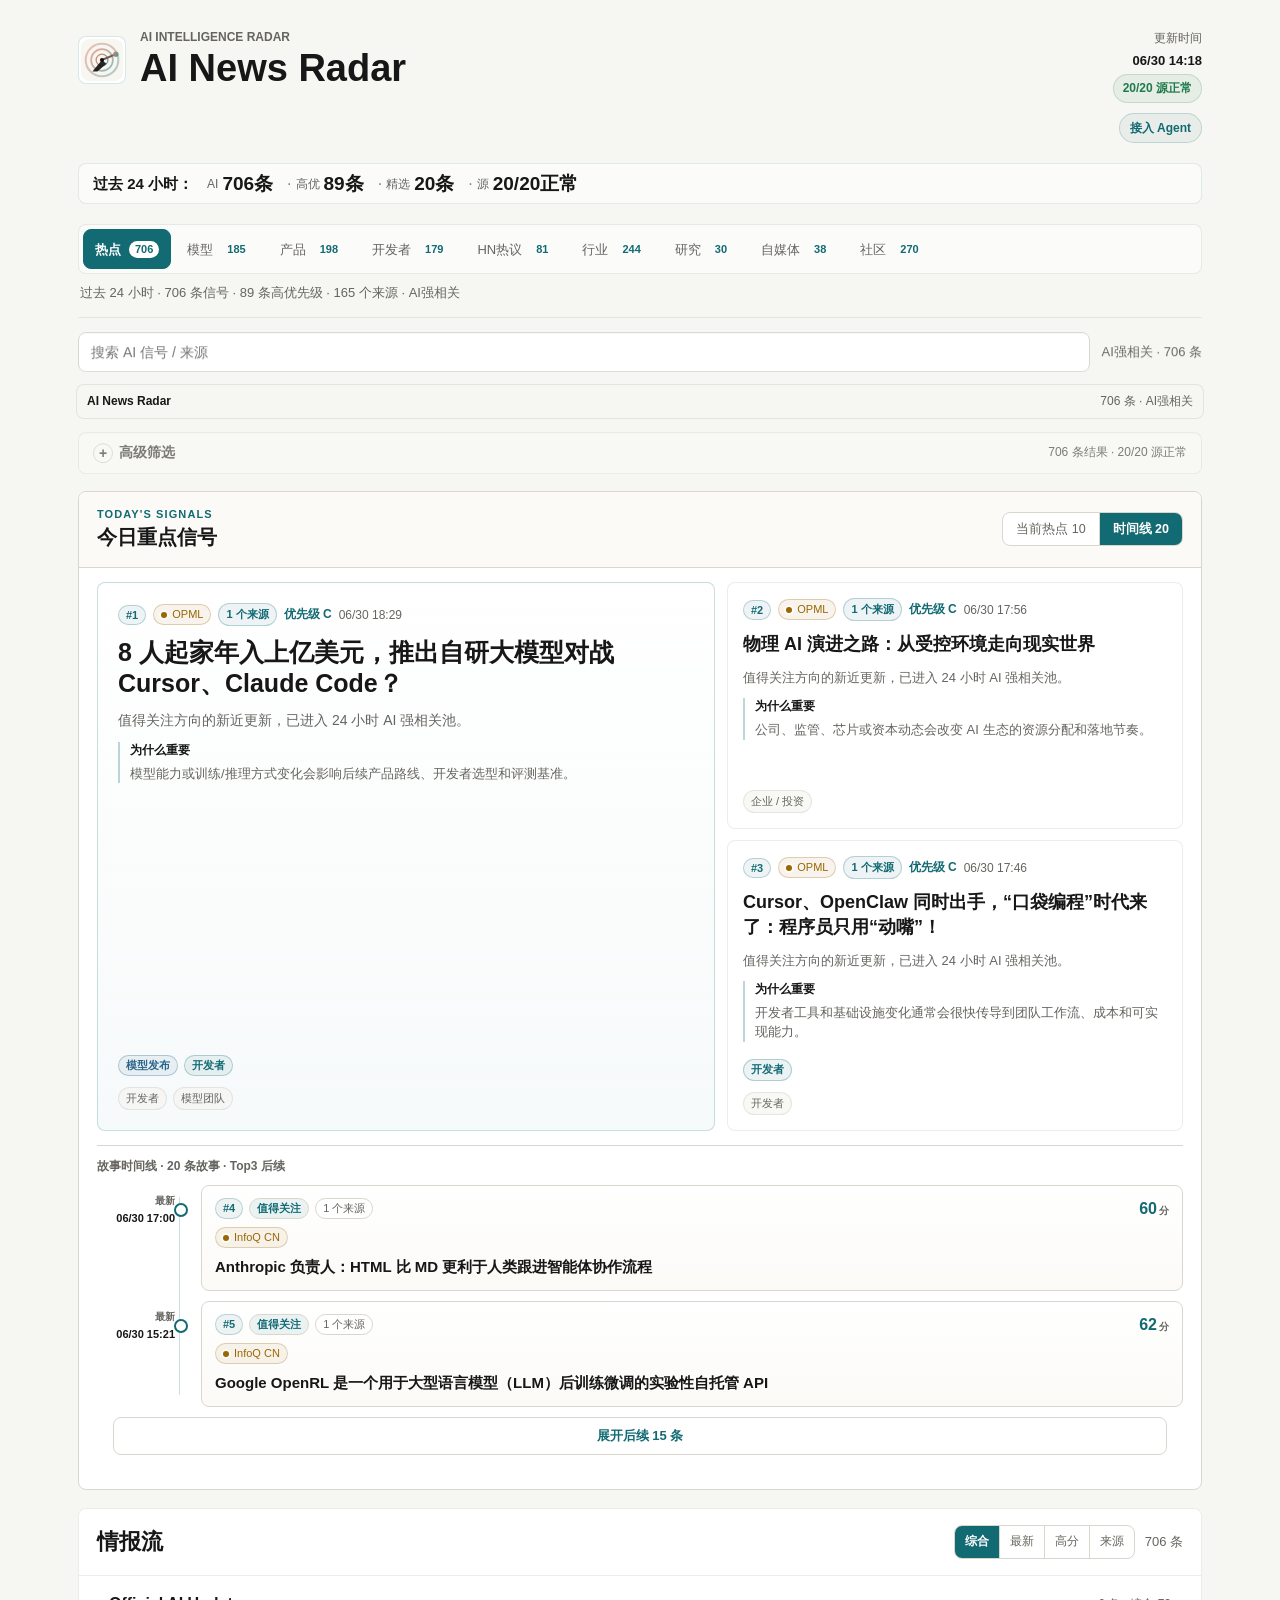
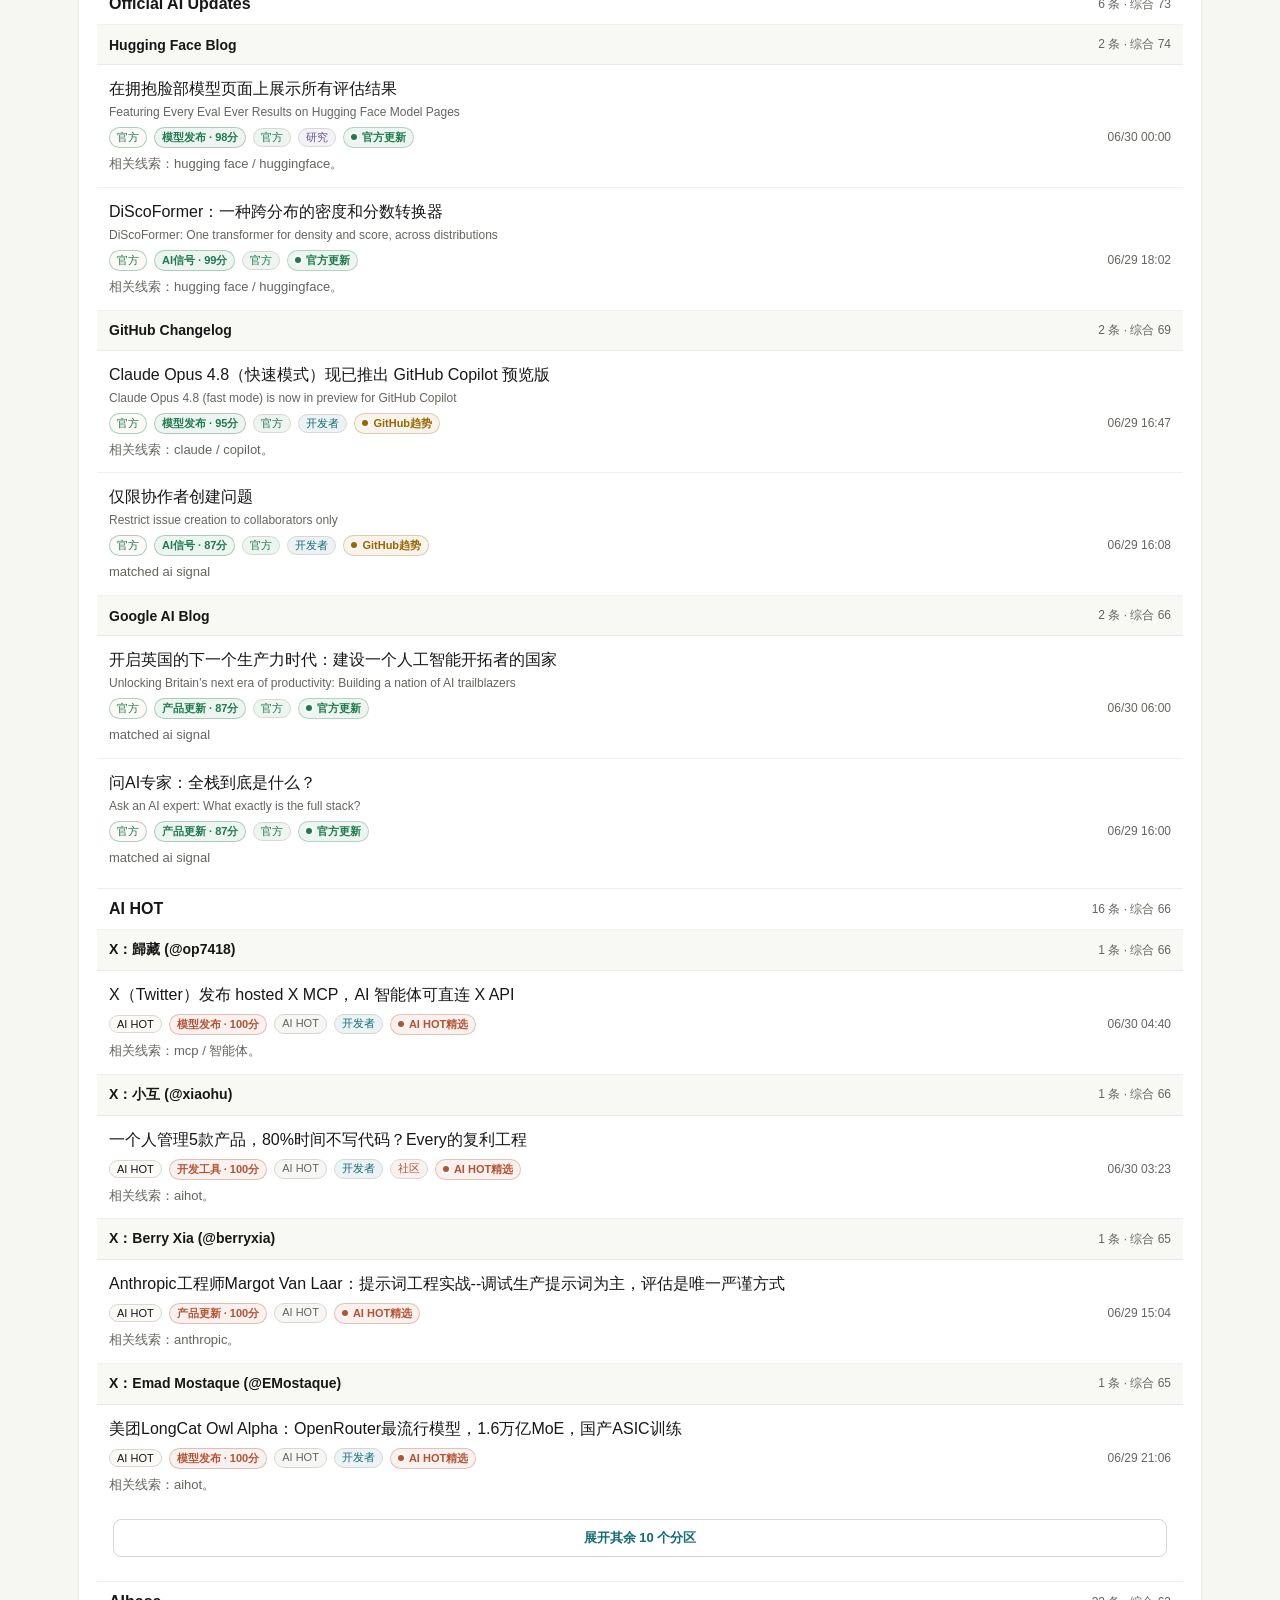
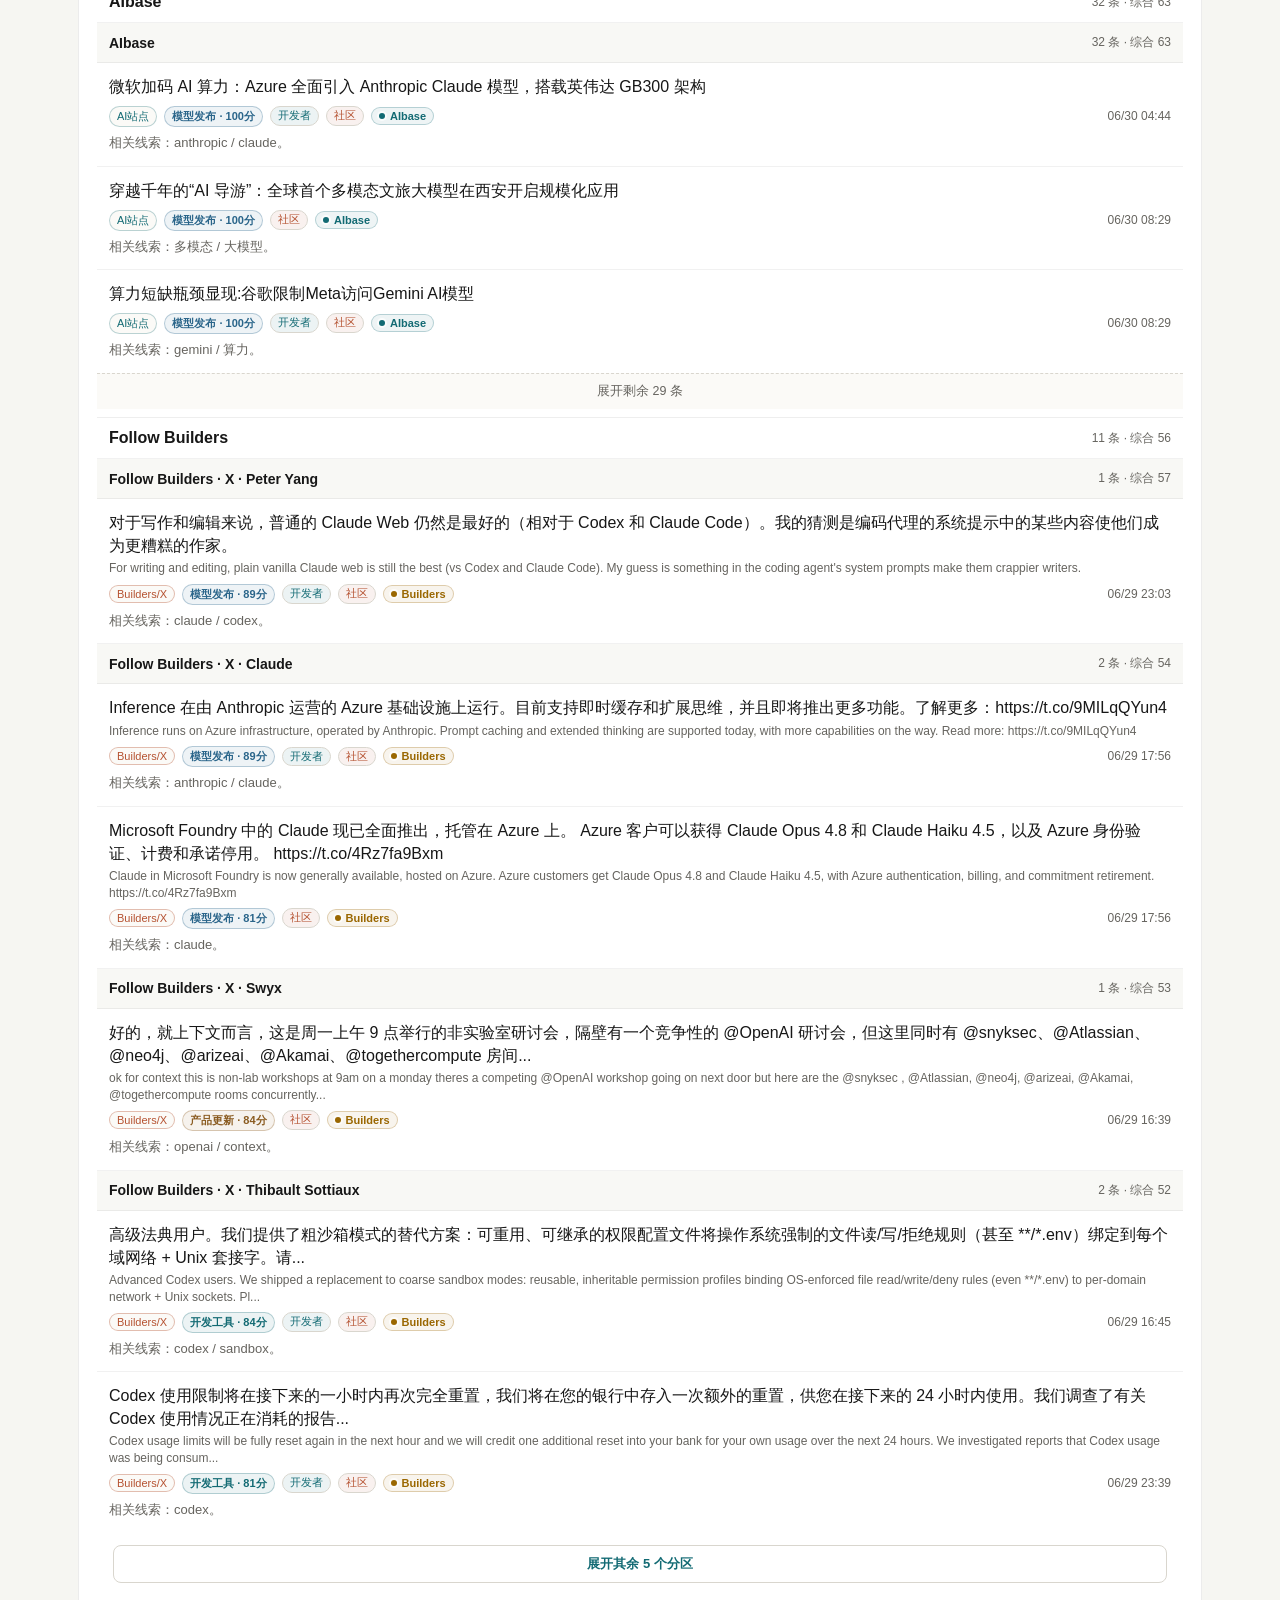
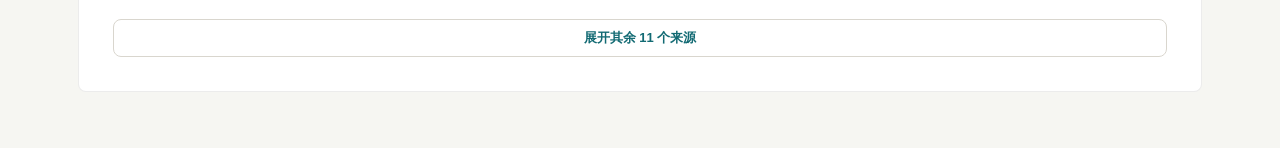
==== index.html @ a0c3b5b1 "feat: publish ai news radar" ====
<!doctype html>
<html lang="zh-CN">
  <head>
    <meta charset="UTF-8" />
    <meta name="viewport" content="width=device-width, initial-scale=1.0" />
    <title>AI News Radar｜24 小时 AI 更新雷达</title>
    <meta
      name="description"
      content="自动整理过去 24 小时值得看的 AI、模型和开发者工具更新；伯乐Skill（Scout Skill）帮你从一堆信源里选出千里马。"
    />
    <link rel="canonical" href="https://learnprompt.github.io/ai-news-radar/" />
    <meta property="og:title" content="AI News Radar｜24 小时 AI 更新雷达" />
    <meta
      property="og:description"
      content="自动整理过去 24 小时值得看的 AI、模型和开发者工具更新；伯乐Skill（Scout Skill）帮你从一堆信源里选出千里马。"
    />
    <meta property="og:type" content="website" />
    <meta property="og:url" content="https://learnprompt.github.io/ai-news-radar/" />
    <meta property="og:site_name" content="AI News Radar" />
    <meta name="application-name" content="AI News Radar" />
    <meta name="theme-color" content="#f6f6f2" />
    <meta name="mobile-web-app-capable" content="yes" />
    <meta name="apple-mobile-web-app-title" content="AI News Radar" />
    <meta name="apple-mobile-web-app-capable" content="yes" />
    <meta name="apple-mobile-web-app-status-bar-style" content="default" />
    <meta name="twitter:card" content="summary" />
    <meta name="twitter:title" content="AI News Radar｜24 小时 AI 更新雷达" />
    <meta
      name="twitter:description"
      content="自动整理过去 24 小时值得看的 AI、模型和开发者工具更新；伯乐Skill（Scout Skill）帮你从一堆信源里选出千里马。"
    />
    <link rel="icon" href="./assets/logo.svg" type="image/svg+xml" />
    <link rel="icon" href="./assets/icons/favicon-32.png" sizes="32x32" type="image/png" />
    <link rel="apple-touch-icon" href="./assets/icons/apple-touch-icon.png" sizes="180x180" />
    <link rel="manifest" href="./site.webmanifest" />
    <link rel="stylesheet" href="./assets/styles.css?v=ui-polish-0626a" />
  </head>
  <body>
    <main class="shell">
      <header class="hero">
        <div class="hero-main">
          <div class="hero-headline">
            <img class="hero-logo" src="./assets/logo.svg" alt="AI News Radar Logo" />
            <div>
              <p class="hero-tag">AI INTELLIGENCE RADAR</p>
              <h1>AI News Radar</h1>
            </div>
          </div>
        </div>
        <div class="hero-meta">
          <span class="updated-label">更新时间</span>
          <span class="updated" id="updatedAt">加载中...</span>
          <span class="source-status-pill" id="sourceStatusPill">源状态加载中</span>
          <div class="hero-links" aria-label="项目入口">
            <a
              class="hero-link"
              href="https://github.com/LearnPrompt/ai-news-radar"
              target="_blank"
              rel="noopener noreferrer"
            >接入 Agent</a>
          </div>
        </div>

        <section class="stats" id="stats"></section>

        <section class="section-nav-wrap" aria-label="内容栏目">
          <div class="section-tabs" id="sectionTabs" role="tablist" aria-label="AI 新闻栏目"></div>
          <div class="section-summary" id="sectionSummary">正在整理栏目...</div>
        </section>
      </header>

      <section class="primary-controls">
        <input id="searchInput" type="search" placeholder="搜索 AI 信号 / 来源" />
        <div class="mode-hint" id="modeHint">AI强相关</div>
      </section>

      <div class="sticky-summary-bar" aria-label="当前视图摘要">
        <strong>AI News Radar</strong>
        <span id="stickySummaryText">正在整理 24 小时信号...</span>
      </div>

      <details class="advanced-panel">
        <summary>
          <span>高级筛选</span>
          <span class="advanced-summary" id="advancedSummary">加载中...</span>
        </summary>
        <div class="advanced-content">
          <div class="advanced-controls">
            <label class="field">
              <span>时间范围</span>
              <select id="timeRangeSelect" aria-label="时间范围">
                <option value="24h">过去 24 小时</option>
              </select>
            </label>
            <label class="field">
              <span>来源类型</span>
              <select id="sourceTypeSelect">
                <option value="">全部来源</option>
                <option value="official">官方 / 一手</option>
                <option value="media">精选媒体 / 日报</option>
                <option value="community">社区 / HN / Builders</option>
                <option value="rss">RSS / OPML</option>
                <option value="aggregate">聚合源</option>
                <option value="creator">自媒体</option>
                <option value="advanced">进阶源</option>
              </select>
            </label>
            <label class="field">
              <span>内容类型</span>
              <select id="sectionSelect"></select>
            </label>
            <label class="field">
              <span>信号等级</span>
              <select id="signalLevelSelect">
                <option value="">全部信号</option>
                <option value="high">高优先级</option>
                <option value="curated">精选 / 官方</option>
                <option value="multi">多源验证</option>
              </select>
            </label>
            <label class="field">
              <span>具体来源</span>
              <select id="siteSelect">
                <option value="">全部站点</option>
              </select>
            </label>
            <div class="field">
              <span>AI 相关度</span>
              <div class="mode-switch">
                <button id="modeAiBtn" class="mode-btn active" type="button">AI强相关</button>
                <button id="modeAllBtn" class="mode-btn" type="button">全量</button>
              </div>
            </div>
            <label id="allDedupeWrap" class="all-dedupe" for="allDedupeToggle">
              <input id="allDedupeToggle" type="checkbox" checked />
              <span class="all-dedupe-dot"></span>
              <span id="allDedupeLabel">去重开</span>
            </label>
          </div>
          <div class="source-health" id="sourceHealth">源状态加载中...</div>
          <details class="source-detail-panel">
            <summary>查看源状态详情</summary>
            <div class="source-health-details" id="sourceHealthDetails"></div>
            <section class="coverage-strip" id="coverageStrip" aria-label="Source coverage status"></section>
            <section class="source-status-table" id="sourceStatusTable" aria-label="源状态详情"></section>
            <section class="site-pills" id="sitePills"></section>
          </details>
        </div>
      </details>

      <section class="bole-picks-wrap" aria-label="今日 Top 3" id="bolePicksWrap">
        <div class="bole-picks-head">
          <div>
            <p class="section-eyebrow">TODAY'S SIGNALS</p>
            <h2 id="topStoriesTitle">今日重点信号</h2>
          </div>
          <div class="bole-head-tools">
            <div class="bole-view-toggle" id="boleViewToggle" hidden>
              <button id="boleHotBtn" class="mode-btn" type="button">当前热点</button>
              <button id="boleTimelineBtn" class="mode-btn" type="button">时间线</button>
            </div>
            <span id="bolePicksMeta">按评分排序</span>
          </div>
        </div>
        <div id="bolePicksList" class="bole-board"></div>
      </section>

      <section class="waytoagi-wrap">
        <div class="waytoagi-head">
          <h2>社区更新 · WaytoAGI</h2>
          <div class="waytoagi-tools">
            <div class="waytoagi-switch">
              <button id="waytoagiTodayBtn" class="waytoagi-btn active" type="button">最近更新日</button>
              <button id="waytoagi7dBtn" class="waytoagi-btn" type="button">近7日</button>
            </div>
            <span id="waytoagiUpdatedAt">加载中...</span>
          </div>
        </div>
        <div id="waytoagiMeta" class="waytoagi-meta"></div>
        <div id="waytoagiList" class="waytoagi-list"></div>
      </section>

      <section class="list-wrap">
        <div class="list-head">
          <h2 id="listTitle">全量 AI 情报源</h2>
          <div class="list-head-tools">
            <div class="list-sort-tools" id="listSortTools" role="group" aria-label="全量列表排序">
              <button class="list-sort-btn active" type="button" data-sort="priority" title="综合来源权重、AI相关度、新鲜度与信号强度">综合</button>
              <button class="list-sort-btn" type="button" data-sort="latest" title="按发布时间或发现时间倒序">最新</button>
              <button class="list-sort-btn" type="button" data-sort="ai" title="按高相关度信号倒序">高分</button>
              <button class="list-sort-btn" type="button" data-sort="source" title="按来源聚合度整理">来源</button>
            </div>
            <span id="resultCount">0 条</span>
          </div>
        </div>
        <div id="newsList" class="news-list"></div>
      </section>

    </main>

    <template id="itemTpl">
      <article class="news-card">
        <a class="title" target="_blank" rel="noopener noreferrer"></a>
        <div class="meta-row">
          <span class="site"></span>
          <span class="category"></span>
          <span class="source"></span>
          <time class="time"></time>
        </div>
        <p class="news-summary"></p>
      </article>
    </template>

    <script src="https://cdn.jsdelivr.net/npm/gsap@3.13.0/dist/gsap.min.js" integrity="sha384-HOvlOYPIs/zjoIkWUGXkVmXsjr8GuZLV+Q+rcPwmJOVZVpvTSXQChiN4t9Euv9Vc" crossorigin="anonymous" defer></script>
    <script src="./assets/motion.js?v=ui-adjustment-0620a" defer></script>
    <script src="./assets/app.js?v=ui-polish-0626a" defer></script>
  </body>
</html>
---- assets/styles.css ----
:root {
  --bg: #f6f6f2;
  --bg-alt: #eeecea;
  --surface: #ffffff;
  --surface-soft: #fbfaf7;
  --surface-alt: #f4f2ef;
  --ink: #171717;
  --ink-soft: #3f3d39;
  --muted: #66645f;
  --muted-soft: #8b8780;
  --line: #d9d6ce;
  --line-soft: rgba(23, 23, 23, 0.08);
  --accent: #126a73;
  --accent-warm: #b55231;
  --good: #1f7a4d;
  --warn: #9a6700;
  --bad: #b42318;
  --radius: 8px;
}

* {
  box-sizing: border-box;
}

html,
body {
  margin: 0;
  min-height: 100%;
  font-family: -apple-system, BlinkMacSystemFont, "Segoe UI", "Noto Sans SC", "Microsoft YaHei", sans-serif;
  color: var(--ink);
  background: var(--bg);
}

button,
input,
select {
  font: inherit;
}

button {
  cursor: pointer;
}

.shell {
  max-width: 1160px;
  margin: 0 auto;
  padding: 30px 18px 56px;
}

.hero {
  display: grid;
  grid-template-columns: minmax(0, 1fr) auto;
  gap: 18px 28px;
  padding-bottom: 14px;
  border-bottom: 1px solid var(--line-soft);
}

.hero-main {
  min-width: 0;
}

.hero-headline {
  display: flex;
  gap: 14px;
  align-items: center;
}

.hero-headline > div {
  min-width: 0;
}

.hero-logo {
  width: 48px;
  height: 48px;
  border: 1px solid rgba(18, 106, 115, 0.16);
  border-radius: var(--radius);
  background: var(--surface);
}

.hero-tag {
  margin: 0;
  font-size: 12px;
  letter-spacing: 0;
  color: var(--muted);
  font-weight: 720;
}

.hero h1 {
  margin: 4px 0 0;
  font-size: 38px;
  line-height: 1.08;
  overflow-wrap: break-word;
}

.hero-meta {
  align-self: start;
  display: grid;
  gap: 6px;
  min-width: 178px;
  padding: 0;
  border: 0;
  border-radius: var(--radius);
  background: transparent;
  justify-items: end;
  text-align: right;
}

.updated-label {
  color: var(--muted);
  font-size: 12px;
}

.updated {
  color: var(--ink);
  font-size: 13px;
  font-weight: 700;
}

.source-status-pill {
  display: inline-flex;
  width: max-content;
  max-width: 100%;
  align-items: center;
  gap: 6px;
  border: 1px solid rgba(31, 122, 77, 0.18);
  border-radius: 999px;
  padding: 5px 9px;
  color: var(--good);
  background: rgba(31, 122, 77, 0.07);
  font-size: 12px;
  font-weight: 740;
}

.source-status-pill.warn {
  color: var(--warn);
  border-color: rgba(154, 103, 0, 0.22);
  background: rgba(154, 103, 0, 0.08);
}

.source-status-pill.bad {
  color: var(--bad);
  border-color: rgba(180, 35, 24, 0.22);
  background: rgba(180, 35, 24, 0.07);
}

.hero-links {
  display: flex;
  flex-wrap: wrap;
  justify-content: flex-end;
  gap: 6px;
  margin-top: 4px;
}

.hero-link {
  display: inline-flex;
  align-items: center;
  justify-content: center;
  min-height: 30px;
  border: 1px solid rgba(18, 106, 115, 0.2);
  border-radius: 999px;
  padding: 5px 10px;
  color: var(--accent);
  background: rgba(18, 106, 115, 0.06);
  font-size: 12px;
  font-weight: 740;
  line-height: 1;
  text-decoration: none;
  white-space: nowrap;
}

.hero-link:hover {
  border-color: rgba(18, 106, 115, 0.36);
  background: rgba(18, 106, 115, 0.1);
}

.stats {
  grid-column: 1 / -1;
  display: flex;
  min-width: 0;
  flex-wrap: nowrap;
  align-items: center;
  gap: clamp(6px, 1.2vw, 14px);
  margin-top: 2px;
  border: 1px solid rgba(18, 106, 115, 0.12);
  border-radius: var(--radius);
  padding: 10px 14px;
  background: rgba(255, 255, 255, 0.58);
  overflow: hidden;
  white-space: nowrap;
}

.section-nav-wrap {
  grid-column: 1 / -1;
  display: grid;
  gap: 10px;
  padding-top: 2px;
}

.section-tabs {
  display: flex;
  gap: 4px;
  align-items: center;
  overflow-x: auto;
  scrollbar-width: none;
  -webkit-overflow-scrolling: touch;
  border: 1px solid var(--line-soft);
  border-radius: var(--radius);
  padding: 4px;
  background: rgba(255, 255, 255, 0.52);
}

.section-tabs::-webkit-scrollbar {
  display: none;
}

.section-tab {
  flex: 0 0 auto;
  min-height: 40px;
  display: inline-flex;
  align-items: center;
  gap: 8px;
  border: 1px solid transparent;
  border-radius: var(--radius);
  padding: 0 11px;
  color: var(--muted);
  background: transparent;
  font-size: 13px;
}

.section-tab span,
.section-tab strong {
  line-height: 1;
  white-space: nowrap;
}

.section-tab strong {
  min-width: 22px;
  border-radius: 999px;
  padding: 3px 6px;
  color: var(--accent);
  background: transparent;
  font-size: 11px;
  text-align: center;
}

.section-tab.active {
  color: #fff;
  border-color: var(--accent);
  background: var(--accent);
  font-weight: 780;
}

.section-tab.active strong {
  color: var(--accent);
  background: #fff;
}

.section-summary {
  min-width: 0;
  border: 0;
  border-radius: 0;
  padding: 0 2px;
  color: var(--muted);
  background: transparent;
  font-size: 13px;
  line-height: 1.45;
  overflow-wrap: anywhere;
}

.stat {
  min-width: 0;
  display: inline-flex;
  flex: 0 1 auto;
  align-items: center;
  gap: 4px;
  border: 0;
  background: transparent;
  border-radius: 0;
  padding: 0;
}

.stat-prefix {
  flex: 0 0 auto;
  color: var(--ink);
  font-size: clamp(13px, 1.35vw, 15px);
  line-height: 1;
  font-weight: 780;
  white-space: nowrap;
}

.stat .k {
  font-size: 12px;
  line-height: 1;
  color: var(--muted);
  white-space: nowrap;
}

.stat .v {
  margin-top: 0;
  font-size: clamp(15px, 1.65vw, 19px);
  line-height: 1;
  font-weight: 820;
  font-variant-numeric: tabular-nums;
  white-space: nowrap;
}

.stat + .stat::before {
  content: "·";
  color: var(--muted-soft);
  margin-right: 0;
}

.coverage-strip {
  grid-column: 1 / -1;
  display: grid;
  grid-template-columns: repeat(3, minmax(0, 1fr));
  gap: 8px;
  padding: 0 12px 12px;
}

.coverage-card {
  min-width: 0;
  display: grid;
  gap: 4px;
  border: 1px solid var(--line);
  border-radius: var(--radius);
  padding: 10px 11px;
  background: var(--surface-soft);
}

.coverage-card strong {
  min-width: 0;
  color: var(--ink);
  font-size: 17px;
  line-height: 1.15;
  overflow-wrap: anywhere;
}

.coverage-label,
.coverage-meta {
  min-width: 0;
  color: var(--muted);
  font-size: 11px;
  line-height: 1.3;
  overflow-wrap: anywhere;
}

.coverage-card.ok strong {
  color: var(--good);
}

.coverage-card.warn strong {
  color: var(--warn);
}

.coverage-card.signal {
  border-color: rgba(18, 106, 115, 0.3);
}

.coverage-card.official {
  border-color: rgba(31, 122, 77, 0.28);
}

.coverage-card.builders {
  border-color: rgba(181, 82, 49, 0.32);
}

.coverage-card.creator {
  border-color: rgba(135, 72, 96, 0.3);
}

.coverage-card.aggregate {
  border-color: rgba(102, 100, 95, 0.32);
}

.coverage-card.private {
  border-color: rgba(154, 103, 0, 0.3);
}

.primary-controls {
  margin-top: 14px;
  display: grid;
  grid-template-columns: minmax(0, 1fr) auto;
  gap: 12px;
  align-items: center;
}

input,
select {
  width: 100%;
  border: 1px solid var(--line);
  background: var(--surface);
  color: var(--ink);
  border-radius: var(--radius);
  padding: 11px 12px;
  font-size: 14px;
}

input:focus,
select:focus,
button:focus-visible,
summary:focus-visible {
  outline: 2px solid rgba(18, 106, 115, 0.35);
  outline-offset: 2px;
}

.mode-hint {
  color: var(--muted);
  font-size: 13px;
  white-space: nowrap;
}

.sticky-summary-bar {
  position: sticky;
  z-index: 9;
  top: 0;
  display: flex;
  min-width: 0;
  align-items: center;
  justify-content: space-between;
  gap: 12px;
  margin: 12px -2px 0;
  border: 1px solid rgba(23, 23, 23, 0.08);
  border-radius: var(--radius);
  padding: 8px 10px;
  color: var(--muted);
  background: rgba(246, 246, 242, 0.88);
  backdrop-filter: blur(12px);
  font-size: 12px;
}

.sticky-summary-bar strong {
  flex: 0 0 auto;
  color: var(--ink);
  font-size: 12px;
}

.sticky-summary-bar span {
  min-width: 0;
  overflow: hidden;
  text-align: right;
  text-overflow: ellipsis;
  white-space: nowrap;
}

.advanced-panel {
  margin-top: 12px;
  border: 1px solid rgba(23, 23, 23, 0.08);
  border-radius: var(--radius);
  background: rgba(251, 250, 247, 0.66);
}

.advanced-panel > summary {
  position: relative;
  display: flex;
  justify-content: space-between;
  gap: 12px;
  align-items: center;
  padding: 11px 14px 11px 40px;
  color: var(--ink);
  font-size: 14px;
  font-weight: 700;
  list-style: none;
  cursor: pointer;
}

.advanced-panel:not([open]) > summary {
  color: var(--muted);
  font-weight: 650;
}

.advanced-panel > summary::-webkit-details-marker {
  display: none;
}

.advanced-panel > summary::before {
  content: "+";
  width: 18px;
  height: 18px;
  position: absolute;
  left: 14px;
  top: 50%;
  transform: translateY(-50%);
  display: grid;
  place-items: center;
  border: 1px solid var(--line);
  border-radius: 50%;
  color: var(--muted);
  font-weight: 700;
}

.advanced-panel > summary > span:first-child {
  min-width: 0;
}

.advanced-panel[open] > summary::before {
  content: "-";
}

.advanced-summary {
  color: var(--muted);
  font-size: 12px;
  font-weight: 400;
  white-space: nowrap;
}

.advanced-content {
  display: grid;
  gap: 14px;
  padding: 0 14px 14px;
  border-top: 1px solid var(--line-soft);
}

.advanced-controls {
  display: grid;
  grid-template-columns: repeat(4, minmax(0, 1fr));
  gap: 10px;
  align-items: end;
  padding-top: 14px;
}

.field {
  display: grid;
  gap: 6px;
  color: var(--muted);
  font-size: 12px;
}

.mode-switch {
  display: inline-flex;
  border: 1px solid var(--line);
  border-radius: var(--radius);
  overflow: hidden;
  background: var(--surface-soft);
}

.mode-btn {
  min-height: 40px;
  border: 0;
  border-left: 1px solid var(--line);
  background: transparent;
  color: var(--muted);
  padding: 0 13px;
  font-size: 13px;
}

.mode-btn:first-child {
  border-left: 0;
}

.mode-btn.active {
  background: var(--accent);
  color: #fff;
  font-weight: 700;
}

.all-dedupe {
  display: none;
  min-height: 40px;
  align-items: center;
  gap: 8px;
  border: 1px solid var(--line);
  border-radius: var(--radius);
  padding: 0 12px;
  font-size: 13px;
  color: var(--muted);
  background: var(--surface-soft);
  cursor: pointer;
  user-select: none;
}

.all-dedupe.show {
  display: inline-flex;
}

.all-dedupe input {
  position: absolute;
  opacity: 0;
  width: 0;
  height: 0;
}

.all-dedupe-dot {
  width: 12px;
  height: 12px;
  border-radius: 50%;
  border: 1px solid rgba(23, 23, 23, 0.25);
  background: rgba(23, 23, 23, 0.16);
}

.all-dedupe input:checked + .all-dedupe-dot {
  border-color: rgba(18, 106, 115, 0.65);
  background: var(--accent);
}

.source-health {
  display: grid;
  gap: 10px;
}

.source-health-summary {
  display: flex;
  min-width: 0;
  align-items: center;
  justify-content: space-between;
  gap: 12px;
  border: 1px solid rgba(31, 122, 77, 0.16);
  border-radius: var(--radius);
  padding: 11px 12px;
  color: var(--muted);
  background: rgba(31, 122, 77, 0.05);
  font-size: 13px;
  line-height: 1.4;
}

.source-health-summary strong {
  color: var(--good);
  font-size: 15px;
}

.source-health-summary.warn {
  border-color: rgba(154, 103, 0, 0.2);
  background: rgba(154, 103, 0, 0.07);
}

.source-health-summary.warn strong {
  color: var(--warn);
}

.source-health-summary.bad {
  border-color: rgba(180, 35, 24, 0.22);
  background: rgba(180, 35, 24, 0.06);
}

.source-health-summary.bad strong {
  color: var(--bad);
}

.source-detail-panel {
  border: 1px solid var(--line-soft);
  border-radius: var(--radius);
  background: rgba(255, 255, 255, 0.48);
  overflow: hidden;
}

.source-detail-panel > summary {
  display: flex;
  align-items: center;
  justify-content: space-between;
  gap: 10px;
  padding: 10px 12px;
  color: var(--accent);
  font-size: 13px;
  font-weight: 760;
  cursor: pointer;
  list-style: none;
}

.source-detail-panel > summary::-webkit-details-marker {
  display: none;
}

.source-detail-panel > summary::after {
  content: "+";
  color: var(--muted);
  font-weight: 800;
}

.source-detail-panel[open] > summary::after {
  content: "-";
}

.source-health-details {
  display: grid;
  gap: 10px;
  padding: 0 12px 12px;
}

.health-grid {
  display: grid;
  grid-template-columns: repeat(6, minmax(0, 1fr));
  gap: 8px;
}

.health-metric {
  display: grid;
  gap: 3px;
  min-width: 0;
  border: 1px solid var(--line);
  border-radius: var(--radius);
  padding: 9px 10px;
  background: var(--surface-soft);
}

.health-metric-button {
  width: 100%;
  color: inherit;
  font: inherit;
  text-align: left;
  cursor: pointer;
}

.health-metric-button:hover,
.health-metric-button:focus-visible {
  border-color: var(--accent);
  outline: none;
}

.health-metric strong {
  font-size: 18px;
}

.health-label {
  color: var(--muted);
  font-size: 12px;
}

.health-metric.ok strong {
  color: var(--good);
}

.health-metric.warn strong {
  color: var(--warn);
}

.health-metric.bad strong {
  color: var(--bad);
}

.health-empty,
.health-ok {
  border: 1px dashed var(--line);
  border-radius: var(--radius);
  padding: 10px 12px;
  color: var(--muted);
  font-size: 13px;
}

.health-ok {
  color: var(--good);
  border-style: solid;
  background: rgba(31, 122, 77, 0.06);
}

.health-issues {
  display: grid;
  gap: 8px;
}

.health-author-list {
  border: 1px solid var(--line);
  border-radius: var(--radius);
  padding: 10px 12px;
  background: var(--surface-soft);
}

.health-author-list-title {
  font-size: 13px;
  font-weight: 700;
}

.health-author-list-meta {
  margin-top: 3px;
  color: var(--muted);
  font-size: 12px;
}

.health-author-list-items {
  display: flex;
  max-height: 220px;
  margin-top: 9px;
  gap: 6px;
  overflow: auto;
  flex-wrap: wrap;
  align-content: flex-start;
}

.health-author-list-items button {
  border: 1px solid var(--line);
  border-radius: 999px;
  padding: 3px 7px;
  color: var(--ink-soft);
  background: var(--surface);
  font: inherit;
  font-size: 12px;
  line-height: 1.25;
  cursor: pointer;
}

.health-author-list-items button:hover,
.health-author-list-items button:focus-visible {
  border-color: var(--accent);
  color: var(--accent);
  outline: none;
}

.health-issue {
  border: 1px solid rgba(180, 35, 24, 0.22);
  border-radius: var(--radius);
  padding: 10px 12px;
  background: rgba(180, 35, 24, 0.04);
}

.health-issue-title {
  color: var(--bad);
  font-size: 13px;
  font-weight: 700;
}

.health-issue ul {
  margin: 7px 0 0;
  padding-left: 18px;
  color: var(--muted);
  font-size: 12px;
  line-height: 1.45;
}

.source-status-table {
  padding: 0 12px 12px;
}

.source-table {
  display: grid;
  border: 1px solid var(--line-soft);
  border-radius: var(--radius);
  overflow: hidden;
  background: var(--surface);
}

.source-table-row {
  display: grid;
  grid-template-columns: minmax(160px, 1.4fr) minmax(96px, 0.8fr) minmax(64px, 0.5fr) minmax(56px, 0.4fr);
  gap: 10px;
  align-items: center;
  border-top: 1px solid var(--line-soft);
  padding: 9px 10px;
  color: var(--muted);
  font-size: 12px;
}

.source-table-row:first-child {
  border-top: 0;
}

.source-table-head {
  color: var(--ink-soft);
  background: rgba(246, 246, 242, 0.74);
  font-weight: 780;
}

.source-table-row span {
  min-width: 0;
  overflow: hidden;
  text-overflow: ellipsis;
  white-space: nowrap;
}

.source-table-row .ok {
  color: var(--good);
  font-weight: 760;
}

.source-table-row .bad {
  color: var(--bad);
  font-weight: 760;
}

.site-pills {
  display: flex;
  flex-wrap: wrap;
  gap: 8px;
  padding: 0 12px 12px;
}

.pill {
  border: 1px solid var(--line);
  background: var(--surface-soft);
  color: var(--ink);
  border-radius: 999px;
  padding: 6px 11px;
  cursor: pointer;
  font-size: 12px;
}

.pill.active {
  background: rgba(18, 106, 115, 0.11);
  border-color: rgba(18, 106, 115, 0.5);
  color: var(--accent);
  font-weight: 700;
}

.bole-picks-wrap,
.list-wrap,
.waytoagi-wrap {
  margin-top: 18px;
  border: 1px solid var(--line-soft);
  border-radius: var(--radius);
  background: var(--surface);
  overflow: hidden;
}

.list-wrap {
  background: var(--surface);
}

/* 双色交替：WaytoAGI 版块用深一档的底色，与伯乐精选 / AI信号流形成节奏感 */
.waytoagi-wrap {
  background: var(--bg-alt);
  border-color: rgba(23, 23, 23, 0.12);
}

.bole-picks-head,
.list-head,
.waytoagi-head {
  padding: 16px 18px;
  display: flex;
  flex-wrap: nowrap;
  justify-content: space-between;
  align-items: center;
  gap: 12px;
  border-bottom: 1px solid var(--line-soft);
  background: var(--surface);
}

/* WaytoAGI header 用对应的深档底色 */
.waytoagi-head {
  background: var(--surface-alt);
  border-bottom-color: rgba(23, 23, 23, 0.1);
}

.bole-picks-head h2,
.list-head h2,
.waytoagi-head h2 {
  margin: 0;
  font-size: 22px;
}

#bolePicksMeta,
#resultCount,
#waytoagiUpdatedAt {
  color: var(--muted);
  font-size: 13px;
  white-space: nowrap;
}

#bolePicksMeta {
  display: none;
}

.list-head-tools {
  display: flex;
  align-items: center;
  justify-content: flex-end;
  gap: 10px;
  min-width: 0;
  flex-wrap: wrap;
}

.list-sort-tools {
  display: inline-flex;
  max-width: 100%;
  border: 1px solid var(--line);
  border-radius: var(--radius);
  overflow: hidden;
  background: var(--surface);
}

.list-sort-btn {
  min-height: 32px;
  border: 0;
  border-left: 1px solid var(--line);
  padding: 0 10px;
  background: transparent;
  color: var(--muted);
  cursor: pointer;
  font-size: 12px;
  white-space: nowrap;
}

.list-sort-btn:first-child {
  border-left: 0;
}

.list-sort-btn.active {
  background: var(--accent);
  color: #fff;
  font-weight: 780;
}

.section-eyebrow {
  margin: 0 0 4px;
  color: var(--accent);
  font-size: 11px;
  font-weight: 800;
  letter-spacing: 0.1em;
}

.bole-picks-wrap {
  position: relative;
  border-color: var(--line);
  background: var(--surface);
  box-shadow: none;
}

.bole-picks-head {
  position: relative;
  border-bottom-color: var(--line);
  background: var(--surface-soft);
}

.bole-picks-head > div:first-child {
  flex: 0 0 auto;
  min-width: max-content;
}

.bole-picks-head h2 {
  font-size: 20px;
  letter-spacing: 0;
  white-space: nowrap;
}

.bole-head-tools {
  display: flex;
  align-items: center;
  gap: 10px;
  min-width: 0;
  flex-wrap: nowrap;
  justify-content: flex-end;
  flex: 1 1 auto;
  overflow: hidden;
}

.bole-view-toggle {
  flex: 0 0 auto;
  display: flex;
  border: 1px solid var(--line);
  border-radius: var(--radius);
  overflow: hidden;
  background: var(--surface);
}

.bole-view-toggle .mode-btn {
  min-height: 32px;
  font-size: 12.5px;
  cursor: pointer;
}

.bole-view-toggle[hidden] {
  display: none;
}

.bole-more-btn,
.list-more-btn {
  display: block;
  width: calc(100% - 32px);
  margin: 0 16px 16px;
  border: 1px solid var(--line);
  border-radius: var(--radius);
  background: var(--surface);
  color: var(--accent);
  cursor: pointer;
  font-size: 13px;
  font-weight: 760;
  min-height: 38px;
}

.bole-more-btn:hover,
.list-more-btn:hover {
  border-color: rgba(18, 106, 115, 0.38);
  background: rgba(18, 106, 115, 0.06);
}

.list-more-btn {
  margin-top: 12px;
}

.bole-board {
  display: grid;
  grid-template-columns: minmax(320px, 1.02fr) minmax(360px, 0.98fr);
  gap: 12px;
  padding: 14px 16px 16px;
}

.bole-lead-wrap {
  position: relative;
  min-width: 0;
}

.bole-ribbon {
  position: absolute;
  z-index: 2;
  top: 12px;
  left: 12px;
  border: 1px solid rgba(18, 106, 115, 0.22);
  border-radius: 999px;
  padding: 4px 8px;
  color: var(--accent);
  background: rgba(255, 255, 255, 0.9);
  font-size: 11px;
  font-weight: 800;
}

.bole-lead-card {
  min-height: 220px;
  height: 100%;
  display: grid;
  align-content: start;
  gap: 12px;
  padding: 72px 18px 18px;
  border: 1px solid rgba(18, 106, 115, 0.2);
  border-radius: var(--radius);
  color: var(--ink);
  text-decoration: none;
  background: linear-gradient(180deg, #ffffff 0%, var(--surface-soft) 100%);
  transition: border-color 180ms ease, background 180ms ease;
}

.bole-lead-card:hover {
  border-color: rgba(18, 106, 115, 0.5);
  background: #fff;
}

.bole-lead-top {
  position: absolute;
  top: 13px;
  right: 13px;
  left: 13px;
  display: flex;
  justify-content: space-between;
  gap: 12px;
  align-items: flex-start;
}

.bole-kicker {
  max-width: calc(100% - 76px);
  color: var(--muted);
  font-size: 12px;
  line-height: 1.35;
}

.bole-score-orb {
  width: 58px;
  height: 58px;
  flex: 0 0 auto;
  display: grid;
  place-items: center;
  border: 1px solid rgba(18, 106, 115, 0.24);
  border-radius: 50%;
  color: var(--accent);
  background: rgba(18, 106, 115, 0.08);
}

.bole-score-orb span {
  margin-top: 6px;
  font-size: 20px;
  line-height: 1;
  font-weight: 900;
}

.bole-score-orb small {
  margin-top: -13px;
  font-size: 10px;
  opacity: 0.82;
}

.bole-lead-title {
  max-width: 96%;
  font-size: clamp(21px, 2.35vw, 28px);
  line-height: 1.2;
  letter-spacing: -0.035em;
  font-weight: 820;
  overflow-wrap: anywhere;
}

.bole-lead-reason {
  max-width: 76ch;
  color: var(--muted);
  font-size: 13px;
  line-height: 1.5;
}

.bole-lead-foot {
  display: flex;
  flex-wrap: wrap;
  gap: 7px;
}

.bole-lead-foot span,
.bole-row-meta > span,
.bole-row-meta > strong {
  border: 1px solid var(--line);
  border-radius: 999px;
  padding: 3px 7px;
  background: var(--surface);
  color: var(--muted);
  font-size: 11px;
  line-height: 1.2;
}

.bole-side-list {
  position: relative;
  display: grid;
  gap: 8px;
  min-width: 0;
}

.bole-side-list::before {
  content: "";
  position: absolute;
  top: 8px;
  bottom: 8px;
  left: 76px;
  width: 1px;
  background: rgba(18, 106, 115, 0.22);
}

.bole-row {
  position: relative;
  display: grid;
  grid-template-columns: 62px minmax(0, 1fr);
  gap: 22px;
  align-items: stretch;
  color: var(--ink);
  text-decoration: none;
}

.bole-row::before {
  content: "";
  position: absolute;
  left: 72px;
  top: 18px;
  z-index: 1;
  width: 9px;
  height: 9px;
  border: 2px solid var(--accent);
  border-radius: 50%;
  background: var(--surface);
}

.bole-row-time {
  padding-top: 11px;
  color: var(--muted);
  font-size: 11px;
  line-height: 1.25;
  text-align: right;
}

.bole-row-body {
  min-width: 0;
  display: grid;
  gap: 6px;
  border: 1px solid var(--line);
  border-radius: var(--radius);
  padding: 10px 11px;
  background: var(--surface-soft);
  transition: border-color 160ms ease, background 160ms ease;
}

.bole-row:hover .bole-row-body {
  border-color: rgba(18, 106, 115, 0.42);
  background: #fff;
}

.bole-row-meta {
  display: flex;
  flex-wrap: wrap;
  gap: 6px;
  align-items: center;
}

.bole-row-meta > strong {
  color: var(--accent);
  background: rgba(18, 106, 115, 0.08);
}

.bole-row-meta .source-hit {
  font-weight: 720;
}

.bole-row-title {
  color: var(--ink);
  font-size: 14px;
  font-weight: 760;
  line-height: 1.42;
  overflow-wrap: anywhere;
}

.bole-row-reason {
  color: var(--muted);
  font-size: 12px;
  line-height: 1.4;
  overflow: hidden;
  display: -webkit-box;
  -webkit-line-clamp: 1;
  -webkit-box-orient: vertical;
}

.bole-empty {
  grid-column: 1 / -1;
  border: 1px dashed var(--line);
  border-radius: var(--radius);
  padding: 14px;
  color: var(--muted);
  font-size: 13px;
}

.bole-board {
  display: block;
  padding: 12px 16px 16px;
}

.top-stories-grid {
  display: grid;
  grid-template-columns: minmax(0, 1.15fr) minmax(300px, 0.85fr);
  gap: 12px;
  align-items: stretch;
  padding: 14px 18px 18px;
}

.top-stories-grid > .top-story-card.lead {
  grid-row: span 2;
}

.bole-story-panel {
  grid-column: 1 / -1;
  display: grid;
  gap: 10px;
  margin-top: 2px;
  border-top: 1px solid var(--line);
  padding-top: 12px;
}

.bole-story-panel-head {
  color: var(--muted);
  font-size: 12px;
  font-weight: 760;
}

.top-story-card {
  position: relative;
  min-width: 0;
  display: flex;
  flex-direction: column;
  gap: 11px;
  min-height: 0;
  border: 1px solid var(--line-soft);
  border-radius: var(--radius);
  padding: 15px;
  color: var(--ink);
  background: #fff;
  text-decoration: none;
  transition: border-color 160ms ease, background 160ms ease, transform 0.18s ease, box-shadow 0.18s ease;
}

.top-story-card.lead {
  min-height: 350px;
  padding: 20px;
  border-color: rgba(18, 106, 115, 0.22);
  background: linear-gradient(180deg, #fff 0%, rgba(18, 106, 115, 0.035) 100%);
}

.top-story-card:hover {
  border-color: rgba(18, 106, 115, 0.42);
  background: #fff;
}

.top-rank,
.source-count {
  width: max-content;
  border: 1px solid rgba(18, 106, 115, 0.26);
  border-radius: 999px;
  padding: 3px 7px;
  color: var(--accent);
  background: rgba(18, 106, 115, 0.07);
  font-size: 11px;
  font-weight: 840;
}

.intel-meta,
.intel-card-meta {
  display: flex;
  flex-wrap: wrap;
  gap: 7px;
  align-items: center;
  color: var(--muted);
  font-size: 12px;
}

.intel-meta strong,
.intel-score {
  color: var(--accent);
}

.intel-meta .source-chip {
  border: 1px solid var(--line);
  border-radius: 999px;
  padding: 3px 7px;
  background: rgba(255, 255, 255, 0.72);
  font-size: 11px;
  line-height: 1.25;
}

.top-story-title,
.intel-title {
  color: var(--ink);
  font-weight: 790;
  line-height: 1.38;
  letter-spacing: 0;
  overflow-wrap: anywhere;
}

.top-story-title {
  display: -webkit-box;
  font-size: 18px;
  min-height: 0;
  overflow: hidden;
  -webkit-line-clamp: 3;
  -webkit-box-orient: vertical;
}

.top-story-card.lead .top-story-title {
  font-size: 25px;
  line-height: 1.24;
  -webkit-line-clamp: 4;
}

.top-story-summary,
.intel-reason {
  margin: 0;
  color: var(--muted);
  font-size: 13px;
  line-height: 1.48;
  overflow-wrap: anywhere;
}

.top-story-summary {
  display: -webkit-box;
  min-height: 0;
  overflow: hidden;
  -webkit-line-clamp: 2;
  -webkit-box-orient: vertical;
}

.top-story-card.lead .top-story-summary {
  font-size: 14px;
  -webkit-line-clamp: 3;
}

.top-story-why {
  display: grid;
  gap: 5px;
  border-left: 2px solid rgba(18, 106, 115, 0.28);
  padding-left: 10px;
}

.top-story-why span {
  color: var(--ink);
  font-size: 12px;
  font-weight: 820;
}

.top-story-why p {
  margin: 0;
  color: var(--muted);
  font-size: 13px;
  line-height: 1.5;
}

.top-story-card.secondary .top-story-why p {
  display: -webkit-box;
  overflow: hidden;
  -webkit-line-clamp: 2;
  -webkit-box-orient: vertical;
}

.intel-tags,
.intel-card-sources,
.intel-sources {
  display: flex;
  flex-wrap: wrap;
  gap: 6px;
  align-items: center;
}

.signal-tag,
.intel-tags > span,
.intel-card-sources > span,
.intel-card-sources > strong,
.intel-sources {
  border: 1px solid var(--line);
  border-radius: 999px;
  padding: 3px 7px;
  color: var(--muted);
  background: rgba(255, 255, 255, 0.72);
  font-size: 11px;
  line-height: 1.25;
}

.intel-tags > span {
  color: var(--accent);
  border-color: rgba(18, 106, 115, 0.22);
  background: rgba(18, 106, 115, 0.07);
  font-weight: 720;
}

.signal-tag.tone-official,
.ai-tag.tone-official {
  color: var(--good);
  border-color: rgba(31, 122, 77, 0.32);
  background: rgba(31, 122, 77, 0.08);
}

.signal-tag.tone-hot,
.ai-tag.tone-hot,
.signal-tag.tone-community,
.ai-tag.tone-community {
  color: var(--accent-warm);
  border-color: rgba(181, 82, 49, 0.32);
  background: rgba(181, 82, 49, 0.08);
}

.signal-tag.tone-models,
.ai-tag.tone-models {
  color: #2a658a;
  border-color: rgba(42, 101, 138, 0.3);
  background: rgba(42, 101, 138, 0.08);
}

.signal-tag.tone-devtools,
.ai-tag.tone-devtools {
  color: var(--accent);
  border-color: rgba(18, 106, 115, 0.28);
  background: rgba(18, 106, 115, 0.08);
}

.signal-tag.tone-aggregate,
.ai-tag.tone-aggregate {
  color: #5f6b75;
  border-color: rgba(95, 107, 117, 0.28);
  background: rgba(95, 107, 117, 0.08);
}

.signal-tag.tone-research,
.ai-tag.tone-research {
  color: #6b568f;
  border-color: rgba(107, 86, 143, 0.3);
  background: rgba(107, 86, 143, 0.08);
}

.signal-tag.tone-products,
.ai-tag.tone-products {
  color: #8a5b20;
  border-color: rgba(138, 91, 32, 0.3);
  background: rgba(138, 91, 32, 0.08);
}

.signal-tag.tone-creator,
.ai-tag.tone-creator {
  color: #874860;
  border-color: rgba(135, 72, 96, 0.3);
  background: rgba(135, 72, 96, 0.08);
}

.signal-tag.tone-industry,
.ai-tag.tone-industry {
  color: #5c6258;
  border-color: rgba(92, 98, 88, 0.3);
  background: rgba(92, 98, 88, 0.08);
}

.signal-tag.tone-strong,
.ai-tag.tone-strong {
  color: var(--good);
  border-color: rgba(31, 122, 77, 0.28);
  background: rgba(31, 122, 77, 0.08);
}

.signal-tag.tone-default,
.ai-tag.tone-default {
  color: var(--muted);
  border-color: rgba(102, 100, 95, 0.26);
  background: rgba(102, 100, 95, 0.06);
}

.top-story-card .intel-tags {
  align-items: flex-end;
  align-content: flex-end;
  margin-top: auto;
  min-height: 28px;
  max-height: 28px;
  overflow: hidden;
}

.impact-row {
  display: flex;
  flex-wrap: wrap;
  gap: 6px;
  align-items: center;
  color: var(--muted);
  font-size: 11px;
}

.impact-row span {
  border: 1px solid var(--line-soft);
  border-radius: 999px;
  padding: 3px 7px;
  background: rgba(246, 246, 242, 0.72);
}

.source-chip {
  display: inline-flex;
  min-width: 0;
  align-items: center;
  gap: 5px;
}

.source-dot {
  width: 6px;
  height: 6px;
  flex: 0 0 auto;
  border-radius: 50%;
  background: currentColor;
  box-shadow: 0 0 0 2px rgba(255, 255, 255, 0.72);
}

.source-chip-label {
  min-width: 0;
  overflow: hidden;
  text-overflow: ellipsis;
  white-space: nowrap;
}

.kind-official {
  color: var(--good);
  border-color: rgba(31, 122, 77, 0.28);
  background: rgba(31, 122, 77, 0.08);
}

.kind-hot {
  color: var(--accent-warm);
  border-color: rgba(181, 82, 49, 0.3);
  background: rgba(181, 82, 49, 0.08);
}

.kind-aihub {
  color: var(--accent);
  border-color: rgba(18, 106, 115, 0.26);
  background: rgba(18, 106, 115, 0.07);
}

.kind-builders,
.kind-newsletter {
  color: var(--warn);
  border-color: rgba(154, 103, 0, 0.28);
  background: rgba(154, 103, 0, 0.07);
}

.kind-creator {
  color: #874860;
  border-color: rgba(135, 72, 96, 0.28);
  background: rgba(135, 72, 96, 0.07);
}

.kind-aggregate,
.kind-blogs,
.kind-default {
  color: var(--muted);
  border-color: rgba(102, 100, 95, 0.26);
  background: rgba(102, 100, 95, 0.06);
}

.source-chip.kind-official {
  color: var(--good);
  border-color: rgba(31, 122, 77, 0.28);
  background: rgba(31, 122, 77, 0.08);
}

.source-chip.kind-hot {
  color: var(--accent-warm);
  border-color: rgba(181, 82, 49, 0.3);
  background: rgba(181, 82, 49, 0.08);
}

.source-chip.kind-aihub {
  color: var(--accent);
  border-color: rgba(18, 106, 115, 0.26);
  background: rgba(18, 106, 115, 0.07);
}

.source-chip.kind-builders,
.source-chip.kind-newsletter {
  color: var(--warn);
  border-color: rgba(154, 103, 0, 0.28);
  background: rgba(154, 103, 0, 0.07);
}

.source-chip.kind-creator {
  color: #874860;
  border-color: rgba(135, 72, 96, 0.28);
  background: rgba(135, 72, 96, 0.07);
}

.source-chip.kind-aggregate,
.source-chip.kind-blogs,
.source-chip.kind-default {
  color: var(--muted);
  border-color: rgba(102, 100, 95, 0.26);
  background: rgba(102, 100, 95, 0.06);
}

.intel-sources {
  justify-self: start;
  border-radius: var(--radius);
  line-height: 1.35;
}

.news-list {
  padding: 8px 18px 18px;
  gap: 8px;
}

.intel-card {
  min-width: 0;
  display: grid;
  gap: 8px;
  border: 1px solid var(--line);
  border-radius: var(--radius);
  padding: 13px 14px;
  background: var(--surface);
  transition: transform 0.18s ease, box-shadow 0.18s ease, border-color 0.18s ease;
}

.intel-card:hover {
  border-color: rgba(18, 106, 115, 0.32);
  background: #fff;
}

.intel-card-rank {
  color: var(--accent);
  font-weight: 800;
}

.intel-title {
  display: block;
  font-size: 16px;
  text-decoration: none;
}

.intel-title:hover {
  color: var(--accent);
}

.intel-score.hot {
  color: var(--accent-warm);
}

.intel-score.strong {
  color: var(--good);
}

.intel-card-sources {
  min-width: 0;
}

.intel-card-sources > span,
.intel-card-sources > strong {
  max-width: 260px;
  overflow: hidden;
  text-overflow: ellipsis;
  white-space: nowrap;
}

.bole-compact-list {
  position: relative;
  display: grid;
  grid-template-columns: 1fr;
  gap: 8px;
}

.bole-compact-list::before {
  content: "";
  position: absolute;
  top: 12px;
  bottom: 12px;
  left: 82px;
  width: 1px;
  background: rgba(18, 106, 115, 0.22);
}

.bole-compact-list .bole-row {
  grid-template-columns: 68px minmax(0, 1fr);
  gap: 28px;
}

.bole-compact-list .bole-row::before {
  display: block;
  left: 76px;
  top: 18px;
}

.bole-compact-list .bole-row-time {
  padding-top: 10px;
  text-align: right;
}

.bole-compact-list .bole-row-body {
  min-height: 0;
  background: var(--surface-soft);
}

.bole-fallback-note {
  border: 1px dashed rgba(18, 106, 115, 0.28);
  border-radius: 14px;
  padding: 10px 12px;
  color: var(--muted);
  background: rgba(18, 106, 115, 0.05);
  font-size: 13px;
  line-height: 1.5;
}

.bole-timeline {
  gap: 10px;
}

.story-row {
  position: relative;
  display: grid;
  grid-template-columns: 78px minmax(0, 1fr);
  gap: 26px;
  color: var(--ink);
  text-decoration: none;
}

.story-row::before {
  content: "";
  position: absolute;
  z-index: 1;
  top: 18px;
  left: 77px;
  width: 10px;
  height: 10px;
  border: 2px solid var(--accent);
  border-radius: 50%;
  background: var(--surface);
}

.story-time {
  display: grid;
  align-content: start;
  gap: 4px;
  padding-top: 10px;
  color: var(--muted);
  font-size: 11px;
  line-height: 1.25;
  text-align: right;
}

.story-time-label {
  color: var(--muted);
  font-size: 10px;
  font-weight: 760;
}

.story-time-latest {
  color: var(--ink);
  font-weight: 750;
}

.story-time-range {
  opacity: 0.78;
}

.story-body {
  min-width: 0;
  display: grid;
  gap: 8px;
  border: 1px solid var(--line);
  border-radius: var(--radius);
  padding: 12px 13px;
  background: linear-gradient(180deg, #fff 0%, var(--surface-soft) 100%);
  transition: border-color 160ms ease, background 160ms ease;
}

.story-row:hover .story-body {
  border-color: rgba(18, 106, 115, 0.42);
  background: #fff;
}

.story-meta,
.story-sources {
  display: flex;
  flex-wrap: wrap;
  gap: 6px;
  align-items: center;
}

.story-importance,
.story-count,
.story-rank,
.story-source-chip,
.story-source-more {
  border: 1px solid var(--line);
  border-radius: 999px;
  padding: 3px 7px;
  color: var(--muted);
  background: var(--surface);
  font-size: 11px;
  line-height: 1.2;
}

.story-rank {
  color: var(--accent);
  border-color: rgba(18, 106, 115, 0.24);
  background: rgba(18, 106, 115, 0.07);
  font-weight: 820;
}

.story-importance {
  color: var(--accent);
  background: rgba(18, 106, 115, 0.08);
  font-weight: 800;
}

.story-importance.hot {
  border-color: rgba(181, 82, 49, 0.36);
  color: var(--accent-warm);
  background: rgba(181, 82, 49, 0.08);
}

.story-importance.official {
  border-color: rgba(31, 122, 77, 0.36);
  color: var(--good);
  background: rgba(31, 122, 77, 0.08);
}

.story-importance.strong {
  border-color: rgba(18, 106, 115, 0.36);
}

.story-score {
  margin-left: auto;
  display: inline-flex;
  align-items: baseline;
  gap: 2px;
  color: var(--accent);
  font-weight: 900;
}

.story-score.heat {
  color: var(--accent-warm);
}

.story-score small {
  color: var(--muted);
  font-size: 10px;
  font-weight: 700;
}

.story-title {
  display: grid;
  gap: 3px;
  color: var(--ink);
  font-size: 15px;
  font-weight: 790;
  line-height: 1.42;
  letter-spacing: 0;
  overflow-wrap: anywhere;
}

.story-title-en {
  color: var(--muted);
  font-size: 12px;
  font-weight: 560;
  line-height: 1.35;
}

.story-sources {
  gap: 5px;
}

.story-source-chip {
  max-width: 180px;
  overflow: hidden;
  text-overflow: ellipsis;
  white-space: nowrap;
  background: rgba(255, 255, 255, 0.72);
}

.story-source-chip.kind-official {
  color: var(--good);
  border-color: rgba(31, 122, 77, 0.26);
}

.story-source-chip.kind-newsletter,
.story-source-chip.kind-builders {
  color: var(--warn);
  border-color: rgba(154, 103, 0, 0.26);
}

.story-source-chip.kind-creator {
  color: #874860;
  border-color: rgba(135, 72, 96, 0.26);
}

.story-source-more {
  color: var(--accent);
  font-weight: 760;
}

.news-list,
.site-group-list,
.source-group-list {
  display: grid;
}

.group-more-btn {
  display: block;
  width: 100%;
  padding: 9px 12px;
  border: 0;
  border-top: 1px dashed var(--line);
  background: var(--surface-soft);
  color: var(--muted);
  font-size: 12.5px;
  cursor: pointer;
  text-align: center;
}

.group-more-btn:hover {
  color: var(--ink);
  background: var(--surface);
}

.site-group {
  min-width: 0;
  border-top: 1px solid rgba(23, 23, 23, 0.07);
  /* Isolate layout recalculation to within each site group */
  contain: content;
}

.site-group:first-child {
  border-top: 0;
}

.list-loading {
  padding: 18px 16px;
  color: var(--muted);
  font-size: 13px;
  background: var(--surface-soft);
}

.site-group-head,
.source-group-head {
  display: flex;
  justify-content: space-between;
  align-items: center;
  gap: 10px;
  padding: 11px 12px;
  border-bottom: 1px solid rgba(23, 23, 23, 0.06);
}

.site-group-head {
  background: transparent;
}

.source-group-head {
  background: rgba(246, 246, 242, 0.72);
}

.site-group-head h3,
.source-group-head h3 {
  margin: 0;
  min-width: 0;
}

.site-group-head h3 {
  font-size: 16px;
}

.source-group-head h3 {
  font-size: 14px;
}

.site-group-head span,
.source-group-head span {
  color: var(--muted);
  font-size: 12px;
  white-space: nowrap;
}

.group-summary {
  font-variant-numeric: tabular-nums;
}

.group-more-btn:focus-visible,
.list-more-btn:focus-visible {
  outline: 2px solid var(--accent);
  outline-offset: -2px;
}

.source-group {
  min-width: 0;
  border-top: 1px solid rgba(23, 23, 23, 0.06);
}

.source-group:first-child {
  border-top: 0;
}

.news-card {
  min-width: 0;
  padding: 13px 12px;
  border-top: 1px solid rgba(23, 23, 23, 0.06);
}

.news-card:first-child {
  border-top: 0;
}

.meta-row {
  display: flex;
  flex-wrap: wrap;
  gap: 7px;
  align-items: center;
  margin-top: 7px;
  color: var(--muted);
  font-size: 12px;
}

.site {
  font-weight: 700;
  color: #3f3d39;
}

.category,
.source,
.ai-tag,
.meta-row .signal-tag {
  padding: 2px 7px;
  border: 1px solid var(--line);
  border-radius: 999px;
  font-size: 11px;
}

.category {
  color: var(--ink);
  background: var(--surface-soft);
}

.category.kind-official {
  border-color: rgba(31, 122, 77, 0.34);
  color: var(--good);
}

.category.kind-newsletter {
  border-color: rgba(154, 103, 0, 0.34);
  color: var(--warn);
}

.category.kind-builders {
  border-color: rgba(181, 82, 49, 0.36);
  color: var(--accent-warm);
}

.category.kind-creator {
  border-color: rgba(135, 72, 96, 0.32);
  color: #874860;
}

.category.kind-aihub {
  border-color: rgba(18, 106, 115, 0.28);
  color: var(--accent);
}

.category.kind-aggregate,
.category.kind-blogs {
  color: var(--muted);
}

.ai-tag {
  border-color: rgba(18, 106, 115, 0.22);
  background: rgba(18, 106, 115, 0.07);
  color: var(--accent);
  font-weight: 650;
}

.source.source-chip {
  max-width: 220px;
  font-weight: 650;
}

.ai-tag.hot {
  border-color: rgba(181, 82, 49, 0.3);
  background: rgba(181, 82, 49, 0.08);
  color: var(--accent-warm);
}

.ai-tag.strong {
  border-color: rgba(31, 122, 77, 0.28);
  background: rgba(31, 122, 77, 0.08);
  color: var(--good);
}

.ai-tag.watch {
  color: var(--muted);
  background: var(--surface-soft);
}

.time {
  margin-left: auto;
}

.title {
  min-width: 0;
  margin-top: 0;
  display: inline-flex;
  flex-direction: column;
  gap: 3px;
  color: var(--ink);
  text-decoration: none;
  font-size: 16px;
  line-height: 1.42;
  overflow-wrap: anywhere;
}

.news-summary {
  margin: 7px 0 0;
  color: var(--muted);
  font-size: 13px;
  line-height: 1.45;
}

.title-sub {
  color: var(--muted);
  font-size: 12px;
  line-height: 1.35;
  font-weight: 400;
}

.title:hover {
  color: var(--accent);
}

.empty {
  padding: 24px 16px;
  color: var(--muted);
  text-align: center;
}

.waytoagi-tools {
  display: inline-flex;
  align-items: center;
  gap: 10px;
}

.waytoagi-switch {
  display: inline-flex;
  border: 1px solid var(--line);
  border-radius: var(--radius);
  overflow: hidden;
  background: var(--surface);
}

.waytoagi-btn {
  min-height: 32px;
  border: 0;
  border-left: 1px solid var(--line);
  background: transparent;
  color: var(--muted);
  padding: 0 10px;
  font-size: 12px;
}

.waytoagi-btn:first-child {
  border-left: 0;
}

.waytoagi-btn.active {
  background: var(--accent);
  color: #fff;
  font-weight: 700;
}

.waytoagi-meta {
  padding: 12px 16px 0;
  display: flex;
  flex-wrap: wrap;
  gap: 8px;
  font-size: 12px;
  color: var(--muted);
}

.waytoagi-meta a {
  color: var(--accent);
  text-decoration: none;
}

.waytoagi-list {
  padding: 12px 16px 16px;
  display: grid;
  gap: 8px;
}

.waytoagi-item {
  min-width: 0;
  display: grid;
  grid-template-columns: 76px minmax(0, 1fr);
  gap: 8px;
  text-decoration: none;
  border: 1px solid rgba(23, 23, 23, 0.08);
  border-radius: var(--radius);
  padding: 8px 10px;
  color: var(--ink);
  background: var(--surface);   /* alt 版块里卡片用纯白，形成内部层次 */
}

.waytoagi-item .d {
  color: var(--muted);
  font-size: 12px;
}

.waytoagi-item .t {
  min-width: 0;
  font-size: 13px;
  line-height: 1.35;
  overflow-wrap: anywhere;
}

.waytoagi-empty,
.waytoagi-error {
  border-radius: var(--radius);
  padding: 9px 10px;
  font-size: 13px;
}

.waytoagi-empty {
  border: 1px dashed var(--line);
  color: var(--muted);
}

.waytoagi-error {
  border: 1px solid rgba(180, 35, 24, 0.28);
  background: rgba(180, 35, 24, 0.08);
  color: var(--bad);
}

@media (max-width: 760px) {
  .shell {
    padding: 18px 12px 36px;
  }

  .hero,
  .primary-controls,
  .advanced-controls,
  .waytoagi-head {
    grid-template-columns: 1fr;
  }

  .hero {
    gap: 14px;
    padding-bottom: 12px;
  }

  .sticky-summary-bar {
    align-items: flex-start;
    flex-direction: column;
  }

  .sticky-summary-bar span {
    width: 100%;
    text-align: left;
    white-space: normal;
  }

  .advanced-panel > summary {
    align-items: flex-start;
    flex-direction: column;
  }

  .hero h1 {
    font-size: 30px;
  }

  .hero-logo {
    width: 48px;
    height: 48px;
  }

  .hero-meta {
    display: flex;
    flex-wrap: wrap;
    justify-content: flex-start;
    align-items: center;
    gap: 8px;
    min-width: 0;
    text-align: left;
  }

  .hero-links {
    width: 100%;
    justify-content: flex-start;
  }

  .updated-label {
    display: none;
  }

  .updated {
    display: inline-flex;
    align-items: center;
    min-height: 30px;
    border: 1px solid var(--line-soft);
    border-radius: 999px;
    padding: 5px 10px;
    background: rgba(255, 255, 255, 0.62);
    font-size: 12px;
  }

  .updated::before {
    content: "更新";
    margin-right: 5px;
    color: var(--muted);
    font-weight: 650;
  }

  .source-status-pill {
    min-height: 30px;
    padding: 5px 10px;
    font-size: 12px;
  }

  .coverage-strip,
  .health-grid {
    grid-template-columns: repeat(2, minmax(0, 1fr));
  }

  .stats {
    display: grid;
    grid-template-columns: repeat(4, minmax(0, 1fr));
    align-items: stretch;
    gap: 8px;
    padding: 11px;
    overflow: visible;
    white-space: normal;
  }

  .stat-prefix {
    grid-column: 1 / -1;
    font-size: 13px;
    line-height: 1.2;
  }

  .stat {
    display: grid;
    gap: 3px;
    align-content: center;
    border: 1px solid var(--line-soft);
    border-radius: var(--radius);
    padding: 8px 9px;
    background: rgba(255, 255, 255, 0.62);
  }

  .stat + .stat::before {
    display: none;
  }

  .stat .k {
    font-size: 11px;
  }

  .stat .v {
    font-size: 16px;
  }

  .section-nav-wrap {
    position: sticky;
    z-index: 8;
    top: 0;
    margin-right: -12px;
    margin-left: -12px;
    padding: 8px 12px;
    border-top: 1px solid rgba(23, 23, 23, 0.06);
    border-bottom: 1px solid rgba(23, 23, 23, 0.08);
    background: rgba(246, 246, 242, 0.96);
    backdrop-filter: blur(10px);
  }

  .section-tabs {
    padding-bottom: 1px;
  }

  .section-tab {
    min-height: 38px;
    padding: 0 10px;
  }

  .section-summary {
    font-size: 12px;
  }

  .mode-hint,
  .advanced-summary,
  #resultCount,
  #waytoagiUpdatedAt {
    white-space: normal;
  }

  .time {
    margin-left: 0;
  }

  .waytoagi-head {
    align-items: flex-start;
    flex-direction: column;
  }

  .bole-picks-head {
    align-items: center;
    flex-direction: row;
  }

  .bole-head-tools {
    justify-content: flex-end;
  }

  #bolePicksMeta {
    display: none;
  }

  .list-head {
    align-items: flex-start;
    flex-direction: column;
  }

  .list-head-tools {
    width: 100%;
    justify-content: space-between;
  }

  .list-sort-tools {
    overflow-x: auto;
  }

  .bole-board {
    display: block;
    padding: 14px 12px 14px;
  }

  .top-stories-grid {
    grid-template-columns: 1fr;
    padding: 12px;
  }

  .top-stories-grid > .top-story-card.lead {
    grid-row: auto;
  }

  .top-story-card {
    min-height: 0;
  }

  .top-story-card.lead {
    min-height: 0;
    padding: 16px;
  }

  .top-story-card.lead .top-story-title {
    font-size: 21px;
  }

  .news-list {
    padding: 10px 12px 12px;
  }

  .bole-compact-list {
    grid-template-columns: 1fr;
  }

  .bole-compact-list::before {
    left: 18px;
  }

  .bole-compact-list .bole-row {
    grid-template-columns: 1fr;
    gap: 6px;
    padding-left: 36px;
  }

  .bole-compact-list .bole-row::before {
    left: 13px;
  }

  .bole-compact-list .bole-row-time {
    padding-top: 0;
    text-align: left;
  }

  .story-row {
    grid-template-columns: 1fr;
    gap: 6px;
    padding-left: 36px;
  }

  .story-row::before {
    left: 13px;
  }

  .story-time {
    display: flex;
    flex-wrap: wrap;
    gap: 5px 8px;
    align-items: baseline;
    padding-top: 0;
    text-align: left;
  }

  .story-score {
    margin-left: 0;
  }

  .story-source-chip {
    max-width: 140px;
  }

  .source-status-table {
    overflow-x: auto;
  }

  .source-table {
    min-width: 580px;
  }

  .bole-lead-card {
    min-height: 240px;
    padding: 56px 16px 16px;
  }

  .bole-lead-title {
    max-width: 100%;
    font-size: 24px;
  }

  .bole-side-list::before {
    left: 18px;
  }

  .bole-row {
    grid-template-columns: 1fr;
    gap: 6px;
    padding-left: 36px;
  }

  .bole-row::before {
    left: 13px;
  }

  .bole-row-time {
    padding-top: 0;
    text-align: left;
  }
}

@media (max-width: 460px) {
  .hero-headline {
    align-items: flex-start;
  }

  .health-grid {
    grid-template-columns: repeat(2, minmax(0, 1fr));
    gap: 6px;
  }

  .stats {
    grid-template-columns: repeat(2, minmax(0, 1fr));
    gap: 8px;
    padding: 10px;
  }

  .coverage-strip {
    grid-template-columns: 1fr;
    gap: 6px;
  }

  .source-health-summary {
    align-items: flex-start;
    flex-direction: column;
  }

  .section-tab {
    gap: 6px;
    font-size: 12px;
  }

  .section-tab strong {
    min-width: 20px;
    padding: 3px 5px;
  }

  .intel-card {
    padding: 12px;
  }

  .intel-card-sources > span,
  .intel-card-sources > strong {
    max-width: 180px;
  }

  .stat {
    gap: 3px;
    padding: 8px 9px;
  }

  .stat-prefix {
    font-size: 12px;
  }

  .stat .k {
    font-size: 11px;
  }

  .stat .v {
    font-size: 16px;
  }

  .coverage-card {
    padding: 8px 9px;
  }

  .coverage-card strong {
    font-size: 14px;
  }

  .waytoagi-tools {
    align-items: flex-start;
    flex-direction: column;
  }
}

/* Motion layer */
.story-row,
.bole-row,
.news-card,
.top-story-card,
.intel-card,
.coverage-card {
  will-change: transform;
  transition: transform 0.18s ease, box-shadow 0.18s ease, border-color 0.18s ease;
}

.story-row:hover,
.bole-row:hover,
.news-card:hover,
.top-story-card:hover,
.intel-card:hover {
  transform: translateY(-2px);
  box-shadow: 0 4px 12px rgba(0, 0, 0, 0.07);
}

.coverage-card:hover {
  transform: translateY(-1px);
  box-shadow: 0 3px 8px rgba(0, 0, 0, 0.06);
}

@media (prefers-reduced-motion: reduce) {
  .story-row,
  .bole-row,
  .news-card,
  .top-story-card,
  .intel-card,
  .coverage-card {
    will-change: auto;
    transition: none;
    transform: none !important;
  }

  .story-row:hover,
  .bole-row:hover,
  .news-card:hover,
  .top-story-card:hover,
  .intel-card:hover,
  .coverage-card:hover {
    box-shadow: none;
  }
}
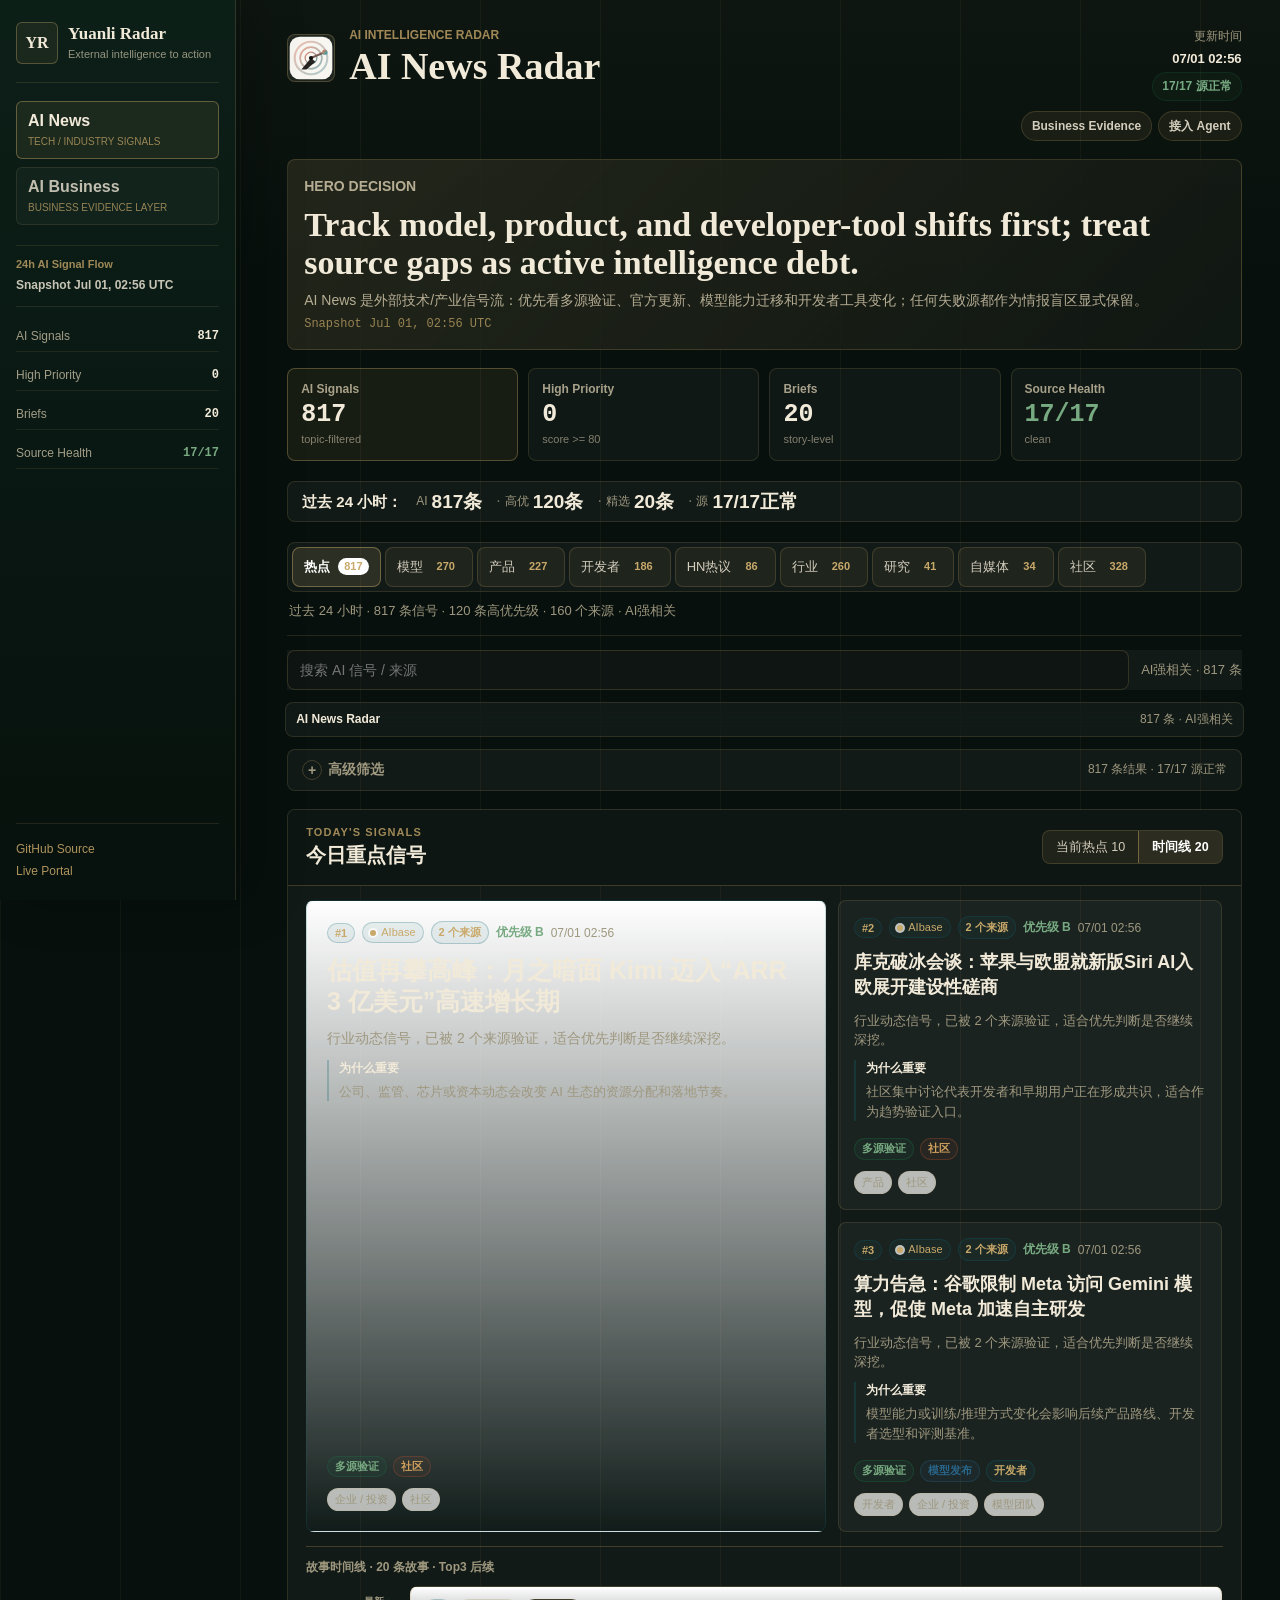
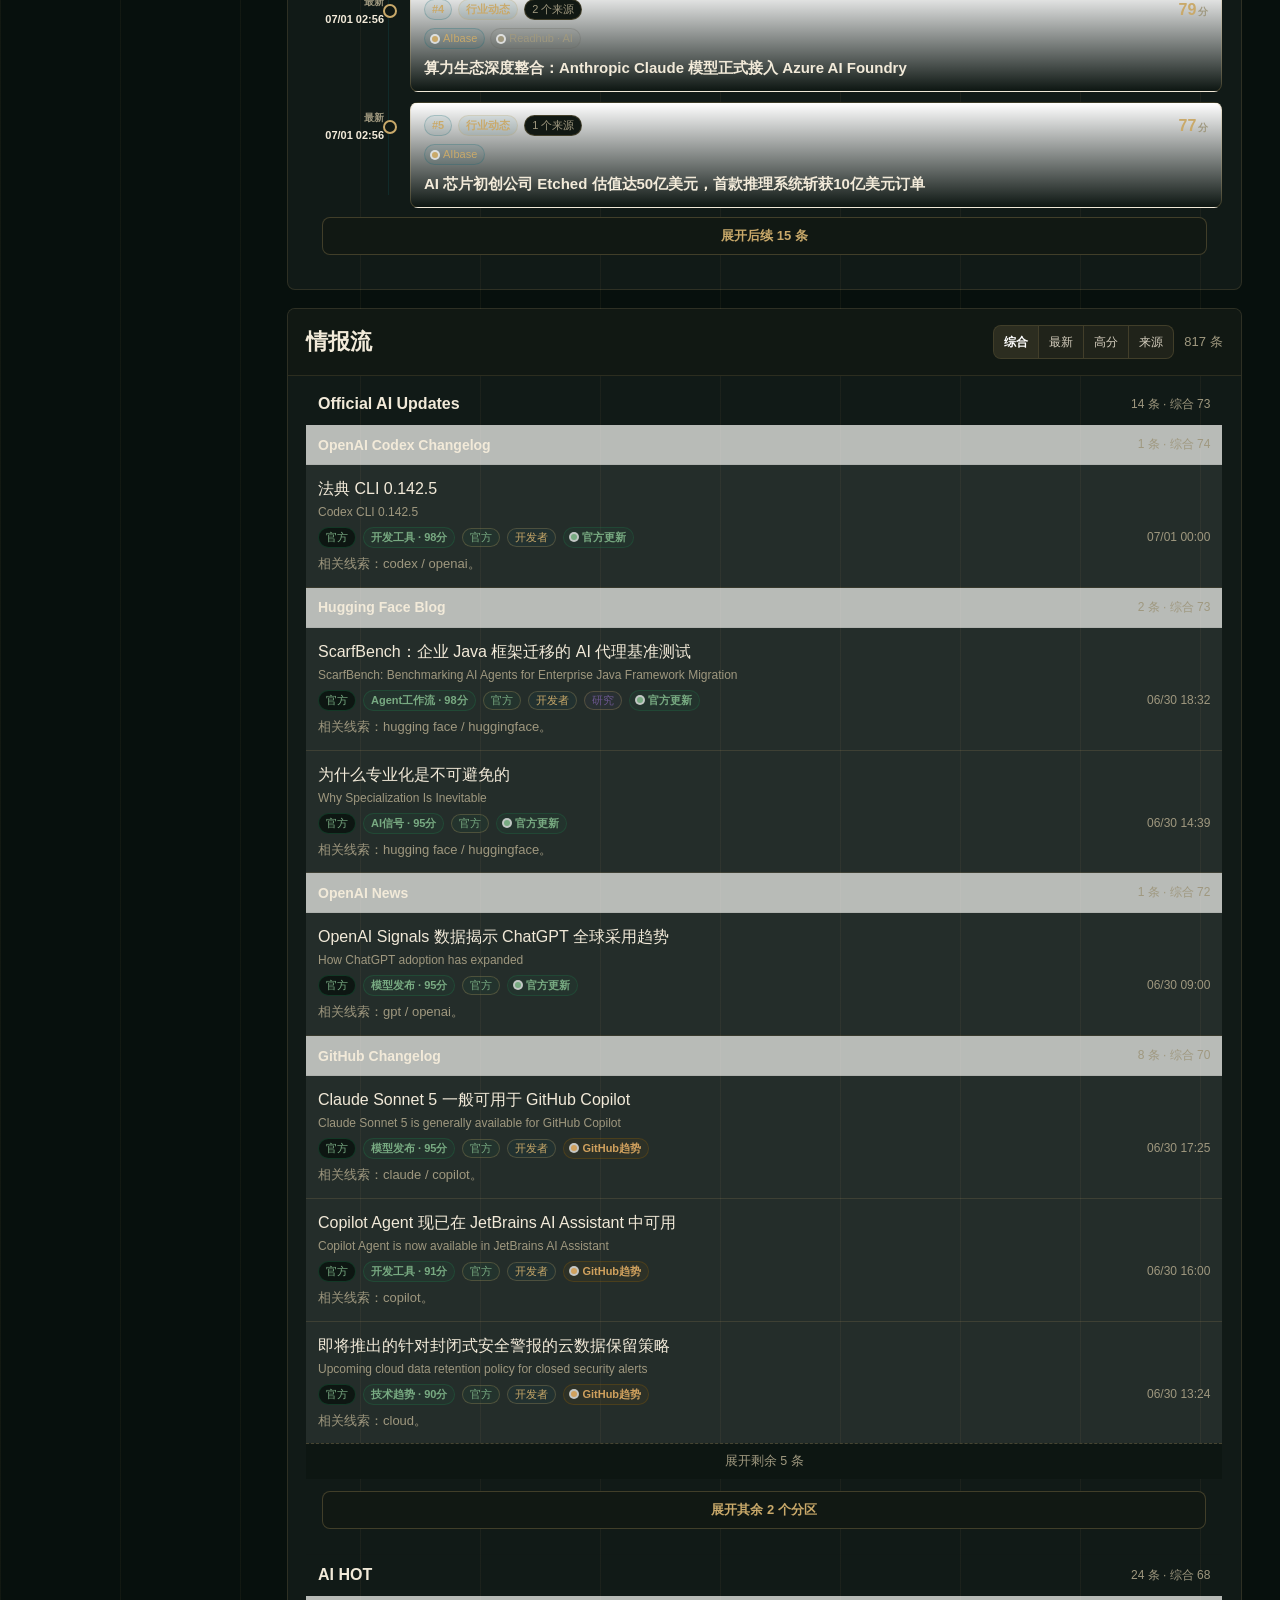
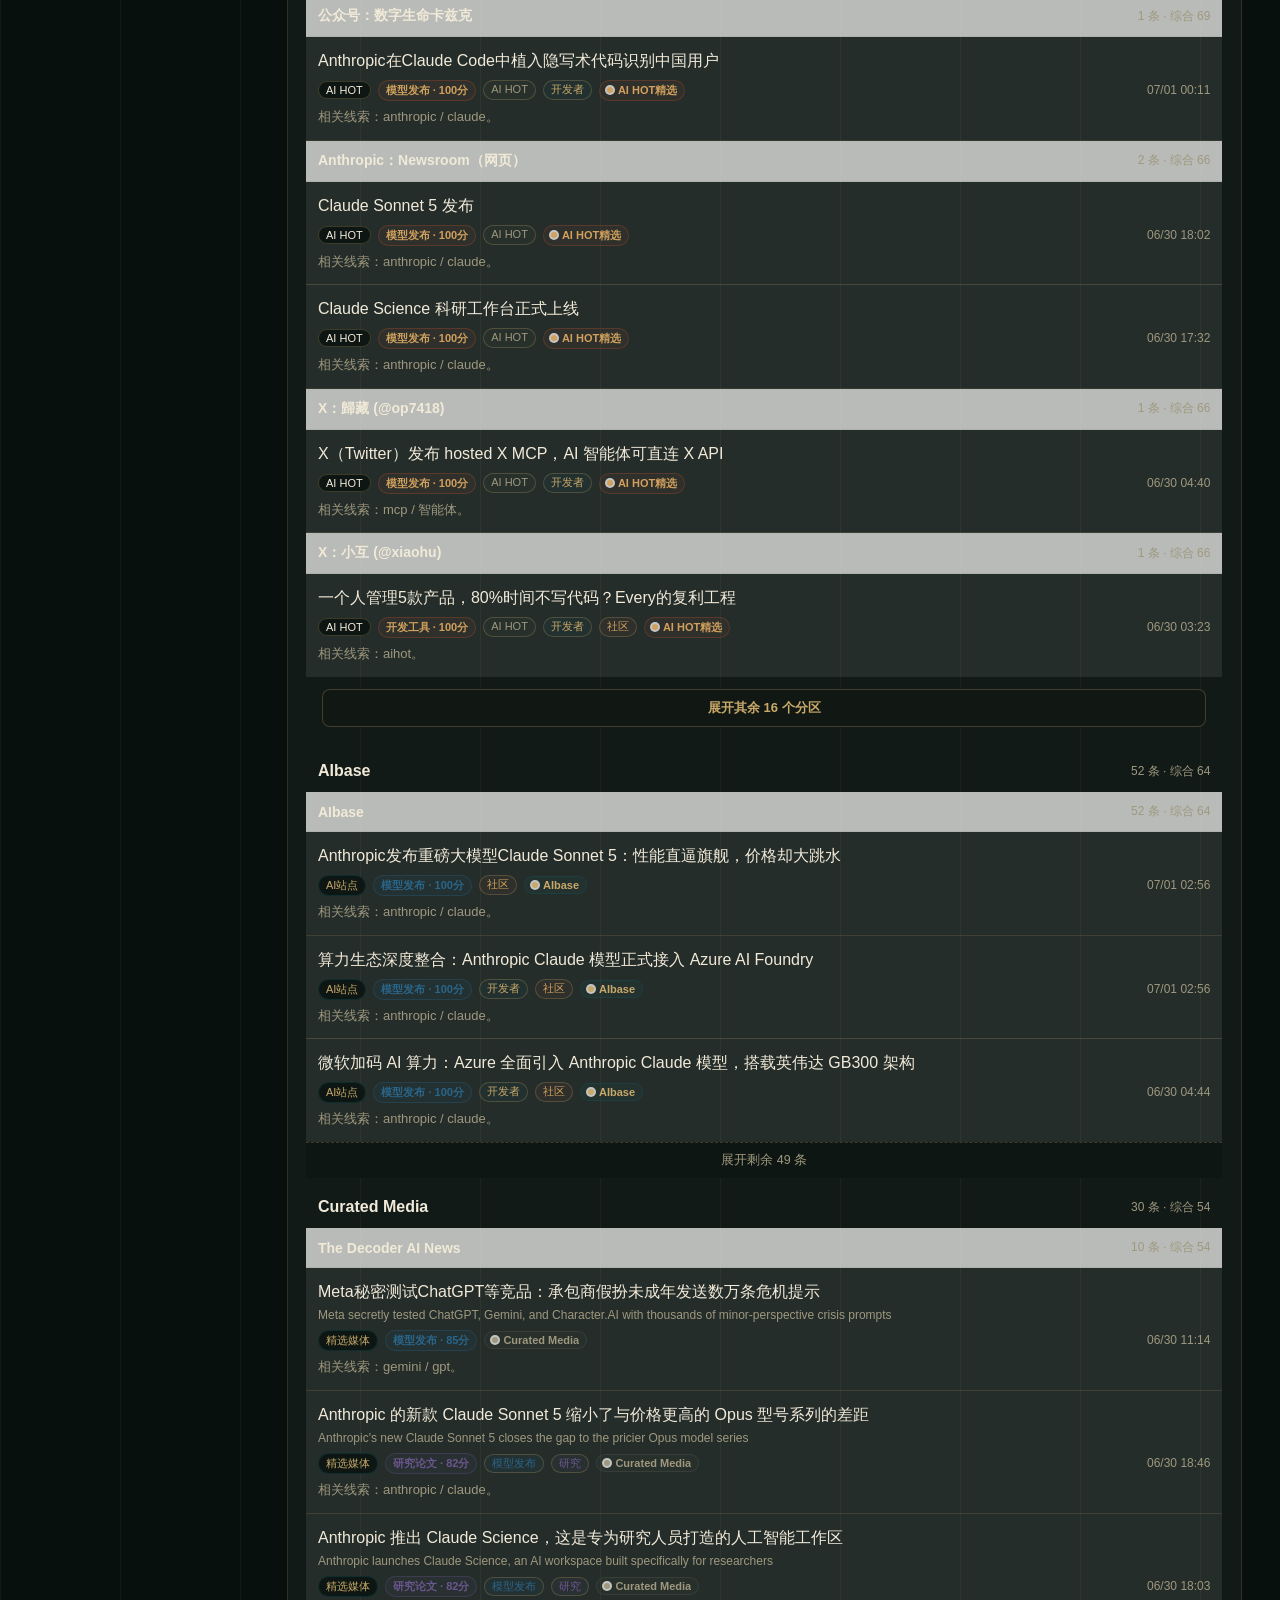
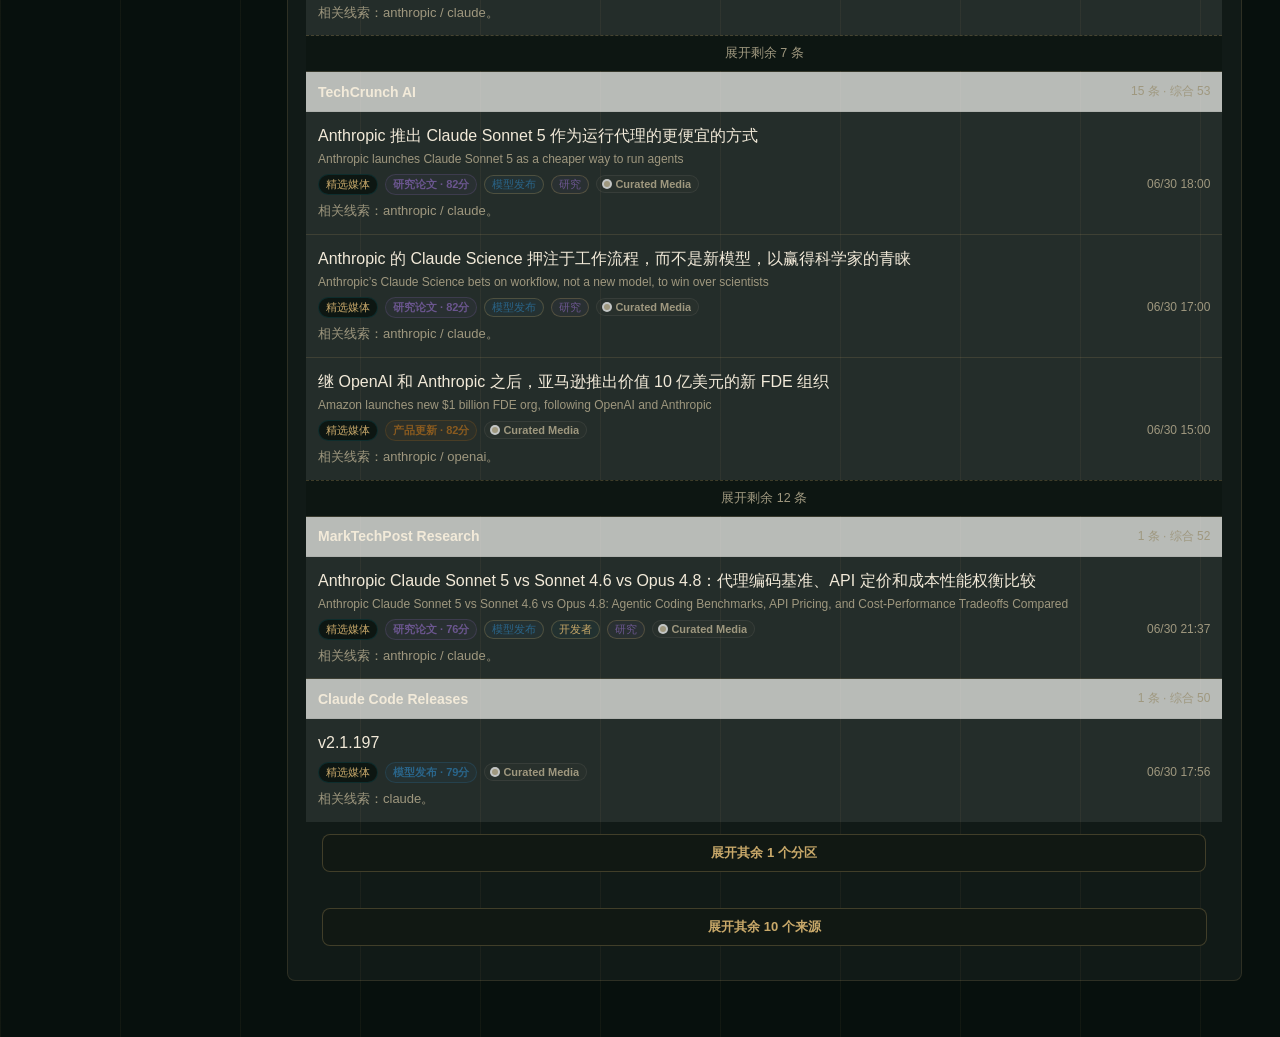
==== commit 5a3ede27: "Unify radar cockpit shell" ====
--- a/index.html
+++ b/index.html
@@ -18,7 +18,7 @@
     <meta property="og:url" content="https://learnprompt.github.io/ai-news-radar/" />
     <meta property="og:site_name" content="AI News Radar" />
     <meta name="application-name" content="AI News Radar" />
-    <meta name="theme-color" content="#f6f6f2" />
+    <meta name="theme-color" content="#07100d" />
     <meta name="mobile-web-app-capable" content="yes" />
     <meta name="apple-mobile-web-app-title" content="AI News Radar" />
     <meta name="apple-mobile-web-app-capable" content="yes" />
@@ -33,9 +33,9 @@
     <link rel="icon" href="./assets/icons/favicon-32.png" sizes="32x32" type="image/png" />
     <link rel="apple-touch-icon" href="./assets/icons/apple-touch-icon.png" sizes="180x180" />
     <link rel="manifest" href="./site.webmanifest" />
-    <link rel="stylesheet" href="./assets/styles.css?v=ui-polish-0626a" />
+    <link rel="stylesheet" href="./assets/styles.css?v=radar-shell-0701a" />
   </head>
-  <body>
+  <body class="radar-shell-body radar-channel-ai-news">
     <main class="shell">
       <header class="hero">
         <div class="hero-main">
@@ -52,14 +52,26 @@
           <span class="updated" id="updatedAt">加载中...</span>
           <span class="source-status-pill" id="sourceStatusPill">源状态加载中</span>
           <div class="hero-links" aria-label="项目入口">
+            <a class="hero-link" href="./business.html">Business Evidence</a>
             <a
               class="hero-link"
-              href="https://github.com/LearnPrompt/ai-news-radar"
+              href="https://github.com/moonstachain/ai-news-radar"
               target="_blank"
               rel="noopener noreferrer"
             >接入 Agent</a>
           </div>
         </div>
+
+        <section class="radar-hero-decision" aria-label="AI News hero decision">
+          <p class="radar-hero-label">HERO DECISION</p>
+          <h2 id="radarHeroDecision">把 24 小时 AI 技术与产业信号压成可判断的 Top3、来源健康和后续深挖线索。</h2>
+          <p>
+            AI News 是外部技术/产业信号流：优先看多源验证、官方更新、模型能力迁移和开发者工具变化；任何失败源都作为情报盲区显式保留。
+            <span class="radar-decision-meta" id="radarHeroDecisionMeta">正在读取数据脉象</span>
+          </p>
+        </section>
+
+        <section class="radar-pulse-strip" id="radarPulseStrip" aria-label="AI News data pulse"></section>
 
         <section class="stats" id="stats"></section>
 
@@ -212,7 +224,9 @@
     </template>
 
     <script src="https://cdn.jsdelivr.net/npm/gsap@3.13.0/dist/gsap.min.js" integrity="sha384-HOvlOYPIs/zjoIkWUGXkVmXsjr8GuZLV+Q+rcPwmJOVZVpvTSXQChiN4t9Euv9Vc" crossorigin="anonymous" defer></script>
+    <script>window.RADAR_CHANNEL = "ai-news";</script>
+    <script src="./assets/radar-shell.js?v=radar-shell-0701a" defer></script>
     <script src="./assets/motion.js?v=ui-adjustment-0620a" defer></script>
-    <script src="./assets/app.js?v=ui-polish-0626a" defer></script>
+    <script src="./assets/app.js?v=radar-shell-0701a" defer></script>
   </body>
 </html>
--- a/assets/styles.css
+++ b/assets/styles.css
@@ -31,6 +31,31 @@
   background: var(--bg);
 }
 
+body.radar-shell-body {
+  --bg: #07100d;
+  --bg-alt: #0b1713;
+  --surface: #111813;
+  --surface-soft: #0d1612;
+  --surface-alt: #14231a;
+  --ink: #f2ead9;
+  --ink-soft: #d8ccaf;
+  --muted: #9f987f;
+  --muted-soft: #756f5e;
+  --line: rgba(201, 169, 106, 0.26);
+  --line-soft: rgba(201, 169, 106, 0.14);
+  --accent: #c9a96a;
+  --accent-warm: #d0a15e;
+  --good: #78aa82;
+  --warn: #d0a15e;
+  --bad: #c97a72;
+  color: var(--ink);
+  background:
+    linear-gradient(90deg, rgba(201, 169, 106, 0.06) 1px, transparent 1px) 0 0 / 120px 120px,
+    linear-gradient(180deg, rgba(201, 169, 106, 0.04), transparent 280px),
+    #07100d;
+  overflow-x: clip;
+}
+
 button,
 input,
 select {
@@ -173,6 +198,654 @@
   background: rgba(18, 106, 115, 0.1);
 }
 
+.business-body {
+  background: #f4f4ef;
+}
+
+.business-shell {
+  width: min(1180px, calc(100% - 32px));
+  margin: 0 auto;
+  padding: 30px 0 58px;
+}
+
+.business-hero,
+.business-section-head,
+.business-two-col {
+  display: flex;
+  align-items: flex-start;
+  justify-content: space-between;
+  gap: 22px;
+}
+
+.business-hero {
+  border-bottom: 1px solid var(--line-soft);
+  padding-bottom: 18px;
+}
+
+.business-hero h1 {
+  margin: 6px 0 0;
+  font-size: clamp(34px, 6vw, 64px);
+  line-height: 0.96;
+  max-width: 860px;
+}
+
+.business-subtitle {
+  max-width: 760px;
+  margin: 14px 0 0;
+  color: var(--ink-soft);
+  font-size: 17px;
+  line-height: 1.55;
+}
+
+.business-nav {
+  display: flex;
+  flex-wrap: wrap;
+  justify-content: flex-end;
+  gap: 8px;
+}
+
+.business-kpis {
+  display: grid;
+  grid-template-columns: repeat(4, minmax(0, 1fr));
+  gap: 10px;
+  margin: 18px 0;
+}
+
+.business-kpi,
+.business-card,
+.business-cluster,
+.business-case,
+.business-source-list {
+  border: 1px solid var(--line-soft);
+  border-radius: var(--radius);
+  background: rgba(255, 255, 255, 0.72);
+}
+
+.business-kpi {
+  padding: 15px;
+}
+
+.business-kpi strong {
+  display: block;
+  font-size: 26px;
+  line-height: 1;
+}
+
+.business-kpi span {
+  display: block;
+  margin-top: 7px;
+  color: var(--muted);
+  font-size: 13px;
+  font-weight: 720;
+}
+
+.business-section {
+  margin-top: 26px;
+}
+
+.business-section h2 {
+  margin: 4px 0 0;
+  font-size: 24px;
+}
+
+.business-brief-grid {
+  display: grid;
+  grid-template-columns: repeat(2, minmax(0, 1fr));
+  gap: 12px;
+  margin-top: 12px;
+}
+
+.business-card,
+.business-case {
+  padding: 16px;
+}
+
+.business-card h3,
+.business-cluster h3,
+.business-case h3 {
+  margin: 0;
+  font-size: 18px;
+  line-height: 1.28;
+}
+
+.business-card p,
+.business-cluster p,
+.business-case p {
+  color: var(--ink-soft);
+  line-height: 1.5;
+}
+
+.business-card ul {
+  margin: 12px 0 0;
+  padding-left: 18px;
+}
+
+.business-card li {
+  margin: 6px 0;
+  color: var(--muted);
+}
+
+.business-card a,
+.business-case a {
+  color: var(--accent);
+  text-decoration: none;
+}
+
+.business-rank {
+  color: var(--accent-warm);
+  font-size: 12px;
+  font-weight: 800;
+  margin-bottom: 8px;
+}
+
+.business-tags {
+  display: flex;
+  flex-wrap: wrap;
+  gap: 6px;
+  margin-top: 10px;
+}
+
+.business-tags span {
+  border: 1px solid rgba(18, 106, 115, 0.16);
+  border-radius: 999px;
+  padding: 4px 8px;
+  color: var(--accent);
+  background: rgba(18, 106, 115, 0.06);
+  font-size: 12px;
+  font-weight: 740;
+}
+
+.business-action {
+  margin-top: 12px;
+  border-left: 3px solid var(--accent);
+  padding-left: 10px;
+  color: var(--ink);
+  font-size: 13px;
+  line-height: 1.45;
+}
+
+.business-cluster-list,
+.business-case-list {
+  display: grid;
+  gap: 10px;
+  margin-top: 12px;
+}
+
+.business-cluster {
+  display: grid;
+  grid-template-columns: 58px minmax(0, 1fr);
+  gap: 14px;
+  padding: 15px;
+}
+
+.business-cluster-score {
+  display: grid;
+  place-items: center;
+  width: 48px;
+  height: 48px;
+  border-radius: var(--radius);
+  background: rgba(181, 82, 49, 0.1);
+  color: var(--accent-warm);
+  font-weight: 820;
+}
+
+.business-two-col {
+  display: grid;
+  grid-template-columns: minmax(0, 1.35fr) minmax(300px, 0.65fr);
+}
+
+.business-source-list {
+  display: grid;
+  gap: 0;
+  margin-top: 12px;
+  overflow: hidden;
+}
+
+.business-source-row {
+  display: flex;
+  justify-content: space-between;
+  gap: 14px;
+  border-bottom: 1px solid var(--line-soft);
+  padding: 10px 12px;
+  color: var(--ink-soft);
+  font-size: 13px;
+}
+
+.business-source-row:last-child {
+  border-bottom: 0;
+}
+
+.business-source-row strong {
+  color: var(--bad);
+}
+
+.business-source-row.ok strong {
+  color: var(--good);
+}
+
+.radar-side {
+  position: fixed;
+  inset: 0 auto 0 0;
+  z-index: 40;
+  display: grid;
+  grid-template-rows: auto auto auto 1fr auto;
+  width: 236px;
+  padding: 22px 16px;
+  border-right: 1px solid rgba(201, 169, 106, 0.18);
+  background:
+    linear-gradient(180deg, rgba(13, 32, 24, 0.94), rgba(7, 16, 13, 0.97)),
+    #07100d;
+  box-shadow: 18px 0 48px rgba(0, 0, 0, 0.22);
+}
+
+.radar-mobile-switch {
+  display: none;
+}
+
+.radar-side-brand {
+  display: grid;
+  grid-template-columns: 42px minmax(0, 1fr);
+  gap: 10px;
+  align-items: center;
+  padding-bottom: 18px;
+  border-bottom: 1px solid rgba(201, 169, 106, 0.15);
+}
+
+.radar-side-mark {
+  display: grid;
+  place-items: center;
+  width: 42px;
+  height: 42px;
+  border: 1px solid rgba(201, 169, 106, 0.34);
+  border-radius: 6px;
+  color: #f2ead9;
+  background: rgba(201, 169, 106, 0.08);
+  font-family: Georgia, "Times New Roman", serif;
+  font-weight: 800;
+}
+
+.radar-side-brand strong,
+.radar-side-brand em {
+  display: block;
+}
+
+.radar-side-brand strong {
+  font-family: Georgia, "Times New Roman", "Songti SC", serif;
+  color: #f2ead9;
+  font-size: 17px;
+  line-height: 1.1;
+}
+
+.radar-side-brand em {
+  margin-top: 4px;
+  color: rgba(216, 204, 175, 0.68);
+  font-size: 11px;
+  font-style: normal;
+  line-height: 1.3;
+}
+
+.radar-side-nav {
+  display: grid;
+  gap: 8px;
+  margin-top: 18px;
+}
+
+.radar-channel-link {
+  display: grid;
+  gap: 5px;
+  min-height: 58px;
+  padding: 10px 11px;
+  border: 1px solid rgba(201, 169, 106, 0.13);
+  border-radius: 6px;
+  color: rgba(242, 234, 217, 0.78);
+  background: rgba(255, 255, 255, 0.03);
+  text-decoration: none;
+}
+
+.radar-channel-link:hover,
+.radar-channel-link.active {
+  border-color: rgba(201, 169, 106, 0.42);
+  color: #f2ead9;
+  background: rgba(201, 169, 106, 0.09);
+}
+
+.radar-channel-link span {
+  font-weight: 780;
+}
+
+.radar-channel-link em {
+  color: rgba(201, 169, 106, 0.72);
+  font-size: 10px;
+  font-style: normal;
+  line-height: 1.2;
+}
+
+.radar-side-decision {
+  display: grid;
+  gap: 7px;
+  margin-top: 20px;
+  padding: 12px 0;
+  border-top: 1px solid rgba(201, 169, 106, 0.13);
+  border-bottom: 1px solid rgba(201, 169, 106, 0.13);
+}
+
+.radar-side-decision span {
+  color: rgba(201, 169, 106, 0.78);
+  font-size: 11px;
+  font-weight: 760;
+}
+
+.radar-side-decision strong {
+  color: rgba(242, 234, 217, 0.82);
+  font-size: 12px;
+  line-height: 1.45;
+}
+
+.radar-side-pulse {
+  display: grid;
+  align-content: start;
+  gap: 8px;
+  margin-top: 14px;
+}
+
+.radar-side-metric {
+  display: flex;
+  justify-content: space-between;
+  gap: 10px;
+  border-bottom: 1px solid rgba(201, 169, 106, 0.11);
+  padding: 8px 0;
+  color: rgba(216, 204, 175, 0.74);
+  font-size: 12px;
+}
+
+.radar-side-metric strong {
+  color: #f2ead9;
+  font-family: ui-monospace, SFMono-Regular, Menlo, Monaco, Consolas, monospace;
+}
+
+.radar-side-metric.is-warn strong {
+  color: var(--warn);
+}
+
+.radar-side-metric.is-ok strong {
+  color: var(--good);
+}
+
+.radar-side-links {
+  display: grid;
+  gap: 8px;
+  padding-top: 18px;
+  border-top: 1px solid rgba(201, 169, 106, 0.13);
+}
+
+.radar-side-links a {
+  color: rgba(201, 169, 106, 0.86);
+  font-size: 12px;
+  text-decoration: none;
+}
+
+.radar-shell-body .shell,
+.radar-shell-body .business-shell {
+  margin-left: 236px;
+  max-width: none;
+  width: auto;
+  padding-left: clamp(22px, 4vw, 54px);
+  padding-right: clamp(18px, 3vw, 42px);
+}
+
+.radar-shell-body .shell {
+  padding-top: 28px;
+}
+
+.radar-shell-body .business-shell {
+  padding-top: 28px;
+}
+
+.radar-shell-body .hero,
+.radar-shell-body .business-hero {
+  min-width: 0;
+  overflow-x: clip;
+  border-bottom-color: rgba(201, 169, 106, 0.16);
+}
+
+.radar-shell-body .hero > *,
+.radar-shell-body .business-hero > * {
+  min-width: 0;
+}
+
+.radar-shell-body .hero-logo {
+  border-color: rgba(201, 169, 106, 0.28);
+  background: rgba(242, 234, 217, 0.08);
+}
+
+.radar-shell-body .hero h1,
+.radar-shell-body .business-hero h1 {
+  font-family: Georgia, "Times New Roman", "Songti SC", serif;
+  color: #f2ead9;
+  letter-spacing: 0;
+}
+
+.radar-shell-body .hero-tag,
+.radar-shell-body .section-eyebrow {
+  color: rgba(201, 169, 106, 0.78);
+}
+
+.radar-hero-decision {
+  grid-column: 1 / -1;
+  display: grid;
+  gap: 8px;
+  border: 1px solid rgba(201, 169, 106, 0.2);
+  border-radius: 8px;
+  padding: 16px;
+  background:
+    linear-gradient(135deg, rgba(201, 169, 106, 0.11), rgba(17, 24, 19, 0.74)),
+    rgba(17, 24, 19, 0.72);
+}
+
+.radar-hero-label {
+  margin: 0;
+  color: rgba(201, 169, 106, 0.78);
+  font-size: 11px;
+  font-weight: 800;
+}
+
+.radar-hero-decision h2 {
+  margin: 0;
+  color: #f2ead9;
+  font-size: clamp(22px, 3vw, 34px);
+  line-height: 1.12;
+  font-family: Georgia, "Times New Roman", "Songti SC", serif;
+}
+
+.radar-hero-decision p {
+  margin: 0;
+  max-width: 880px;
+  color: rgba(216, 204, 175, 0.82);
+  font-size: 14px;
+  line-height: 1.55;
+}
+
+.radar-decision-meta {
+  color: rgba(201, 169, 106, 0.72);
+  font-family: ui-monospace, SFMono-Regular, Menlo, Monaco, Consolas, monospace;
+  font-size: 12px;
+}
+
+.radar-pulse-strip {
+  grid-column: 1 / -1;
+  display: grid;
+  grid-template-columns: repeat(4, minmax(0, 1fr));
+  gap: 10px;
+}
+
+.radar-pulse-card {
+  display: grid;
+  gap: 6px;
+  min-height: 86px;
+  border: 1px solid rgba(201, 169, 106, 0.16);
+  border-radius: 8px;
+  padding: 13px;
+  background: rgba(255, 255, 255, 0.035);
+}
+
+.radar-pulse-card span {
+  color: rgba(216, 204, 175, 0.76);
+  font-size: 12px;
+  font-weight: 760;
+}
+
+.radar-pulse-card strong {
+  color: #f2ead9;
+  font-family: ui-monospace, SFMono-Regular, Menlo, Monaco, Consolas, monospace;
+  font-size: 25px;
+  line-height: 1;
+}
+
+.radar-pulse-card em {
+  color: rgba(216, 204, 175, 0.58);
+  font-size: 11px;
+  font-style: normal;
+  line-height: 1.25;
+}
+
+.radar-pulse-card.is-gold {
+  border-color: rgba(201, 169, 106, 0.34);
+  background: rgba(201, 169, 106, 0.09);
+}
+
+.radar-pulse-card.is-warn strong {
+  color: var(--warn);
+}
+
+.radar-pulse-card.is-ok strong {
+  color: var(--good);
+}
+
+.radar-shell-body .stats,
+.radar-shell-body .primary-controls,
+.radar-shell-body .advanced-panel,
+.radar-shell-body .bole-picks-wrap,
+.radar-shell-body .waytoagi-wrap,
+.radar-shell-body .list-wrap,
+.radar-shell-body .sticky-summary-bar,
+.radar-shell-body .section-tabs,
+.radar-shell-body .source-health-summary,
+.radar-shell-body .health-metric,
+.radar-shell-body .coverage-card,
+.radar-shell-body .news-card,
+.radar-shell-body .top-story-card,
+.radar-shell-body .intel-card,
+.radar-shell-body .source-group,
+.radar-shell-body .business-kpi,
+.radar-shell-body .business-card,
+.radar-shell-body .business-cluster,
+.radar-shell-body .business-case,
+.radar-shell-body .business-source-list {
+  border-color: rgba(201, 169, 106, 0.16);
+  background: rgba(255, 255, 255, 0.045);
+}
+
+.radar-shell-body input,
+.radar-shell-body select {
+  border-color: rgba(201, 169, 106, 0.2);
+  color: var(--ink);
+  background: rgba(0, 0, 0, 0.18);
+}
+
+.radar-shell-body .hero-link,
+.radar-shell-body .mode-btn,
+.radar-shell-body .list-sort-btn,
+.radar-shell-body .waytoagi-btn,
+.radar-shell-body .section-tab,
+.radar-shell-body .business-tags span {
+  border-color: rgba(201, 169, 106, 0.2);
+  color: rgba(242, 234, 217, 0.86);
+  background: rgba(201, 169, 106, 0.08);
+}
+
+.radar-shell-body .hero-link:hover,
+.radar-shell-body .mode-btn.active,
+.radar-shell-body .list-sort-btn.active,
+.radar-shell-body .waytoagi-btn.active,
+.radar-shell-body .section-tab.active {
+  border-color: rgba(201, 169, 106, 0.46);
+  background: rgba(201, 169, 106, 0.15);
+}
+
+.business-primary-grid {
+  display: grid;
+  grid-template-columns: minmax(0, 1fr) minmax(300px, 0.42fr);
+  gap: 14px;
+  margin-top: 18px;
+}
+
+.business-action-queue {
+  display: grid;
+  gap: 10px;
+  min-width: 0;
+}
+
+.business-action-card {
+  border: 1px solid rgba(201, 169, 106, 0.18);
+  border-radius: 8px;
+  padding: 14px;
+  background: rgba(255, 255, 255, 0.045);
+}
+
+.business-action-card span {
+  display: inline-flex;
+  margin-bottom: 8px;
+  color: rgba(201, 169, 106, 0.78);
+  font-size: 11px;
+  font-weight: 800;
+}
+
+.business-action-card strong {
+  display: block;
+  color: #f2ead9;
+  font-size: 14px;
+  line-height: 1.35;
+}
+
+.business-action-card p {
+  margin: 8px 0 0;
+  color: rgba(216, 204, 175, 0.72);
+  font-size: 13px;
+  line-height: 1.45;
+}
+
+.business-card details,
+.business-cluster details,
+.business-case details {
+  margin-top: 12px;
+}
+
+.business-card summary,
+.business-cluster summary,
+.business-case summary,
+.business-secondary summary {
+  cursor: pointer;
+  color: rgba(201, 169, 106, 0.82);
+  font-size: 12px;
+  font-weight: 780;
+}
+
+.business-evidence-list {
+  margin: 10px 0 0;
+  padding-left: 18px;
+}
+
+.business-evidence-list li {
+  margin: 6px 0;
+  color: rgba(216, 204, 175, 0.72);
+}
+
+.business-secondary {
+  margin-top: 26px;
+  border-top: 1px solid rgba(201, 169, 106, 0.14);
+  padding-top: 12px;
+}
+
 .stats {
   grid-column: 1 / -1;
   display: flex;
@@ -2734,6 +3407,82 @@
     align-items: flex-start;
     flex-direction: column;
   }
+
+  .business-shell {
+    width: min(100% - 24px, 1180px);
+    padding-top: 20px;
+  }
+
+  .business-hero,
+  .business-section-head {
+    display: grid;
+  }
+
+  .business-nav {
+    justify-content: flex-start;
+  }
+
+  .business-kpis,
+  .business-brief-grid,
+  .business-two-col {
+    grid-template-columns: 1fr;
+  }
+
+  .business-cluster {
+    grid-template-columns: 1fr;
+  }
+}
+
+@media (max-width: 1060px) {
+  .radar-side {
+    display: none;
+  }
+
+  .radar-mobile-switch {
+    position: sticky;
+    top: 0;
+    z-index: 35;
+    display: grid;
+    grid-template-columns: repeat(2, minmax(0, 1fr));
+    gap: 8px;
+    padding: 10px 12px;
+    border-bottom: 1px solid rgba(201, 169, 106, 0.16);
+    background: rgba(7, 16, 13, 0.94);
+    backdrop-filter: blur(14px);
+  }
+
+  .radar-mobile-switch .radar-channel-link {
+    min-height: 48px;
+    padding: 8px 10px;
+  }
+
+  .radar-mobile-switch .radar-channel-link em {
+    display: none;
+  }
+
+  .radar-shell-body .shell,
+  .radar-shell-body .business-shell {
+    width: min(100% - 24px, 1180px);
+    margin: 0 auto;
+    padding-left: 0;
+    padding-right: 0;
+    overflow-x: clip;
+  }
+}
+
+@media (max-width: 760px) {
+  .radar-pulse-strip,
+  .business-primary-grid {
+    grid-template-columns: 1fr;
+  }
+
+  .radar-hero-decision {
+    padding: 14px;
+  }
+
+  .radar-hero-decision h2 {
+    font-size: 22px;
+  }
 }
 
 /* Motion layer */
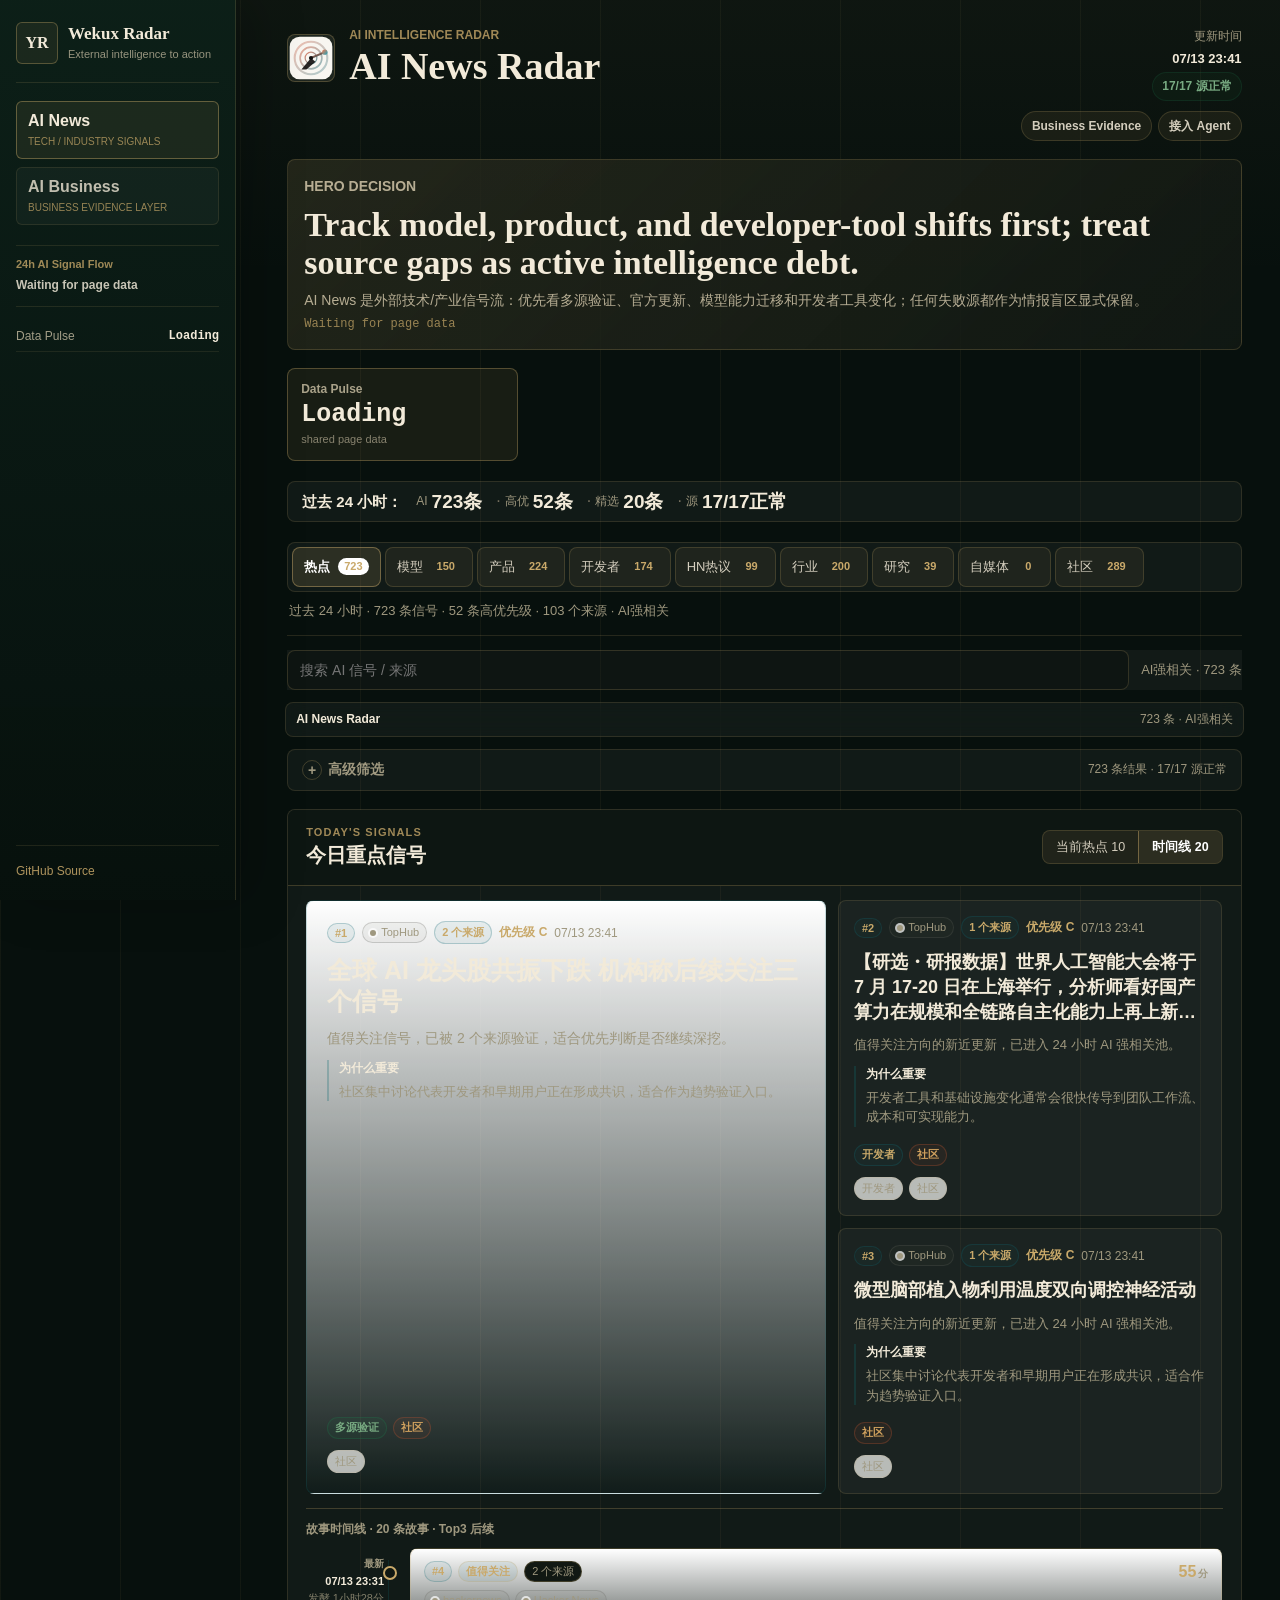
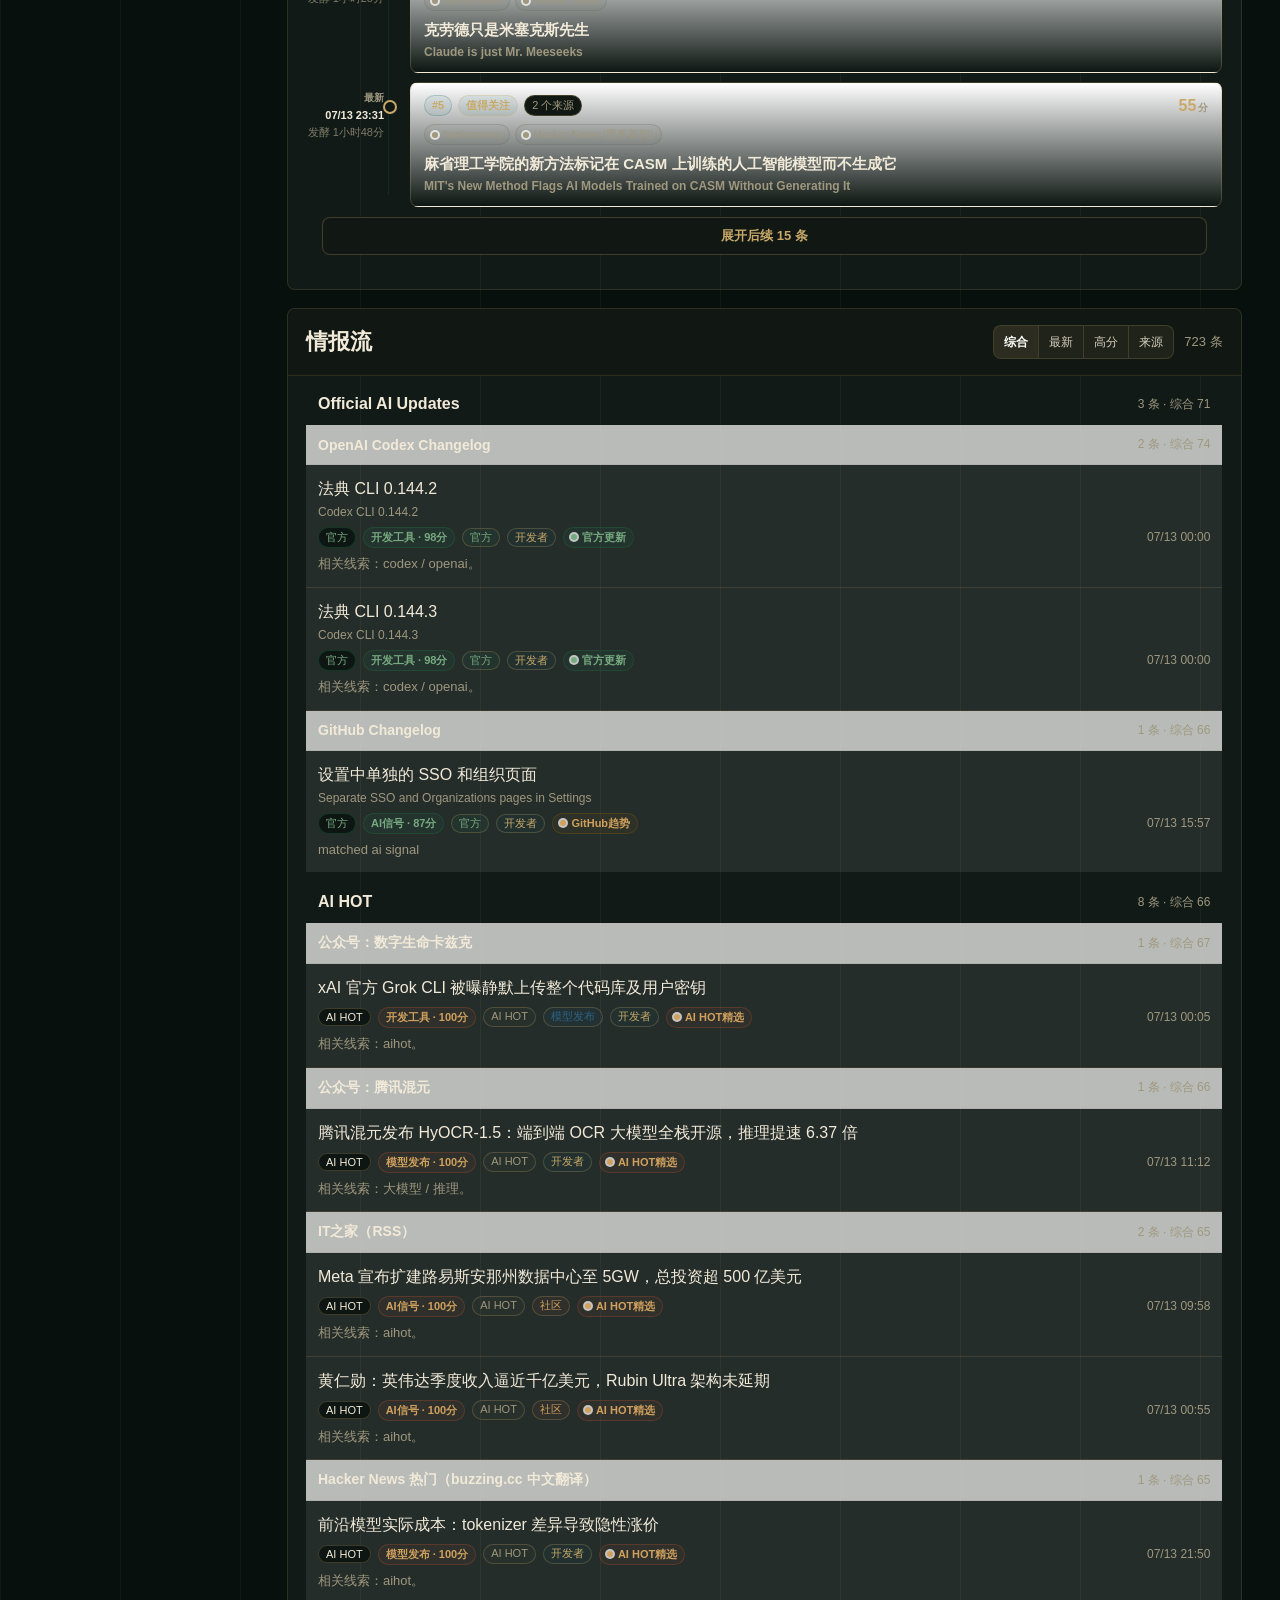
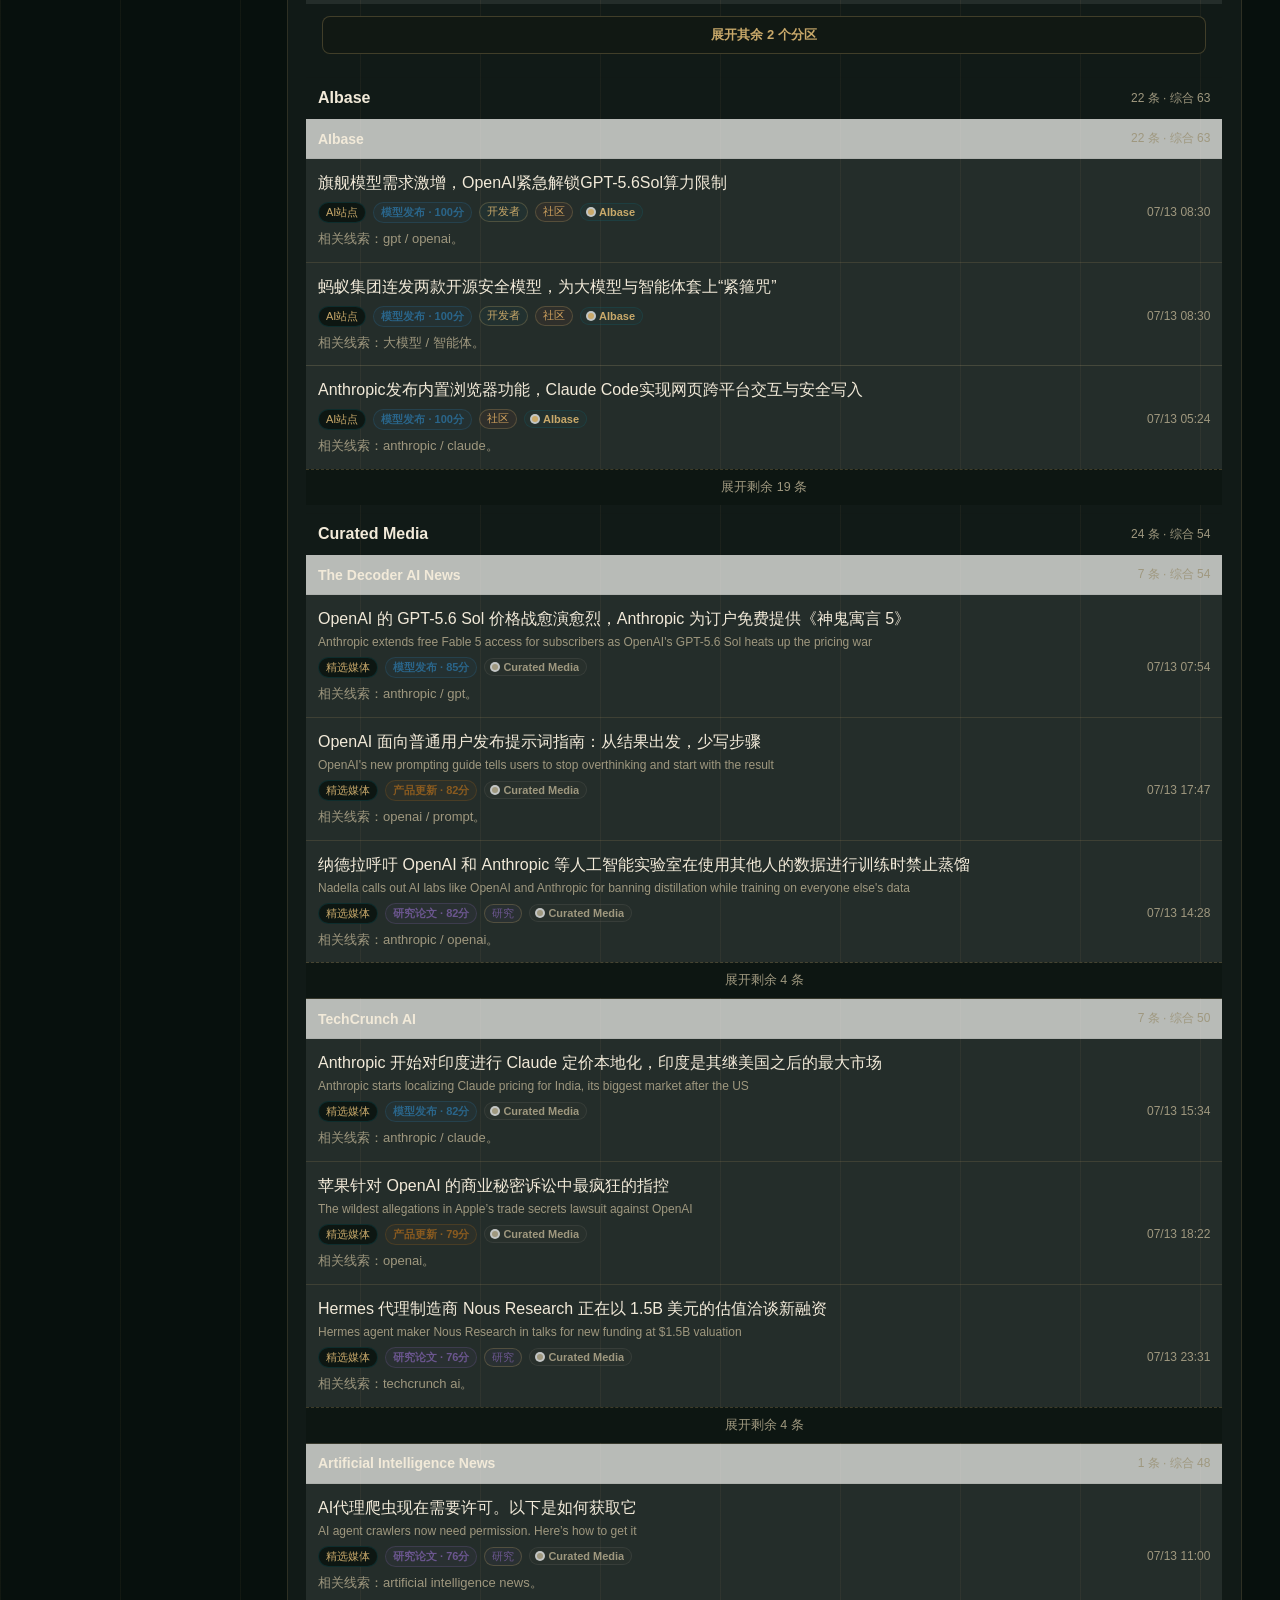
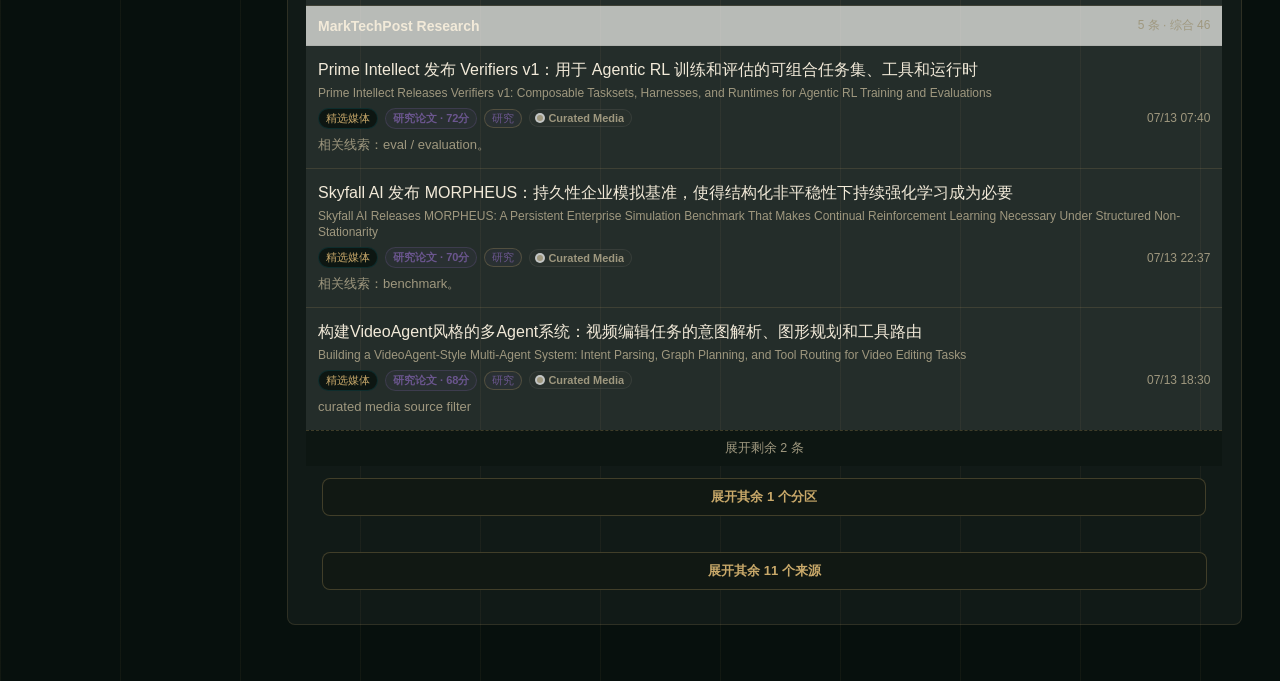
==== commit 3fe521dd: "chore: rebrand Yuanli to Wekux, update repo URL" ====
--- a/index.html
+++ b/index.html
@@ -55,7 +55,7 @@
             <a class="hero-link" href="./business.html">Business Evidence</a>
             <a
               class="hero-link"
-              href="https://github.com/moonstachain/ai-news-radar"
+              href="http://github.com/weikunzl/ai-news-radar"
               target="_blank"
               rel="noopener noreferrer"
             >接入 Agent</a>
@@ -223,10 +223,8 @@
       </article>
     </template>
 
-    <script src="https://cdn.jsdelivr.net/npm/gsap@3.13.0/dist/gsap.min.js" integrity="sha384-HOvlOYPIs/zjoIkWUGXkVmXsjr8GuZLV+Q+rcPwmJOVZVpvTSXQChiN4t9Euv9Vc" crossorigin="anonymous" defer></script>
     <script>window.RADAR_CHANNEL = "ai-news";</script>
     <script src="./assets/radar-shell.js?v=radar-shell-0701a" defer></script>
-    <script src="./assets/motion.js?v=ui-adjustment-0620a" defer></script>
     <script src="./assets/app.js?v=radar-shell-0701a" defer></script>
   </body>
 </html>
